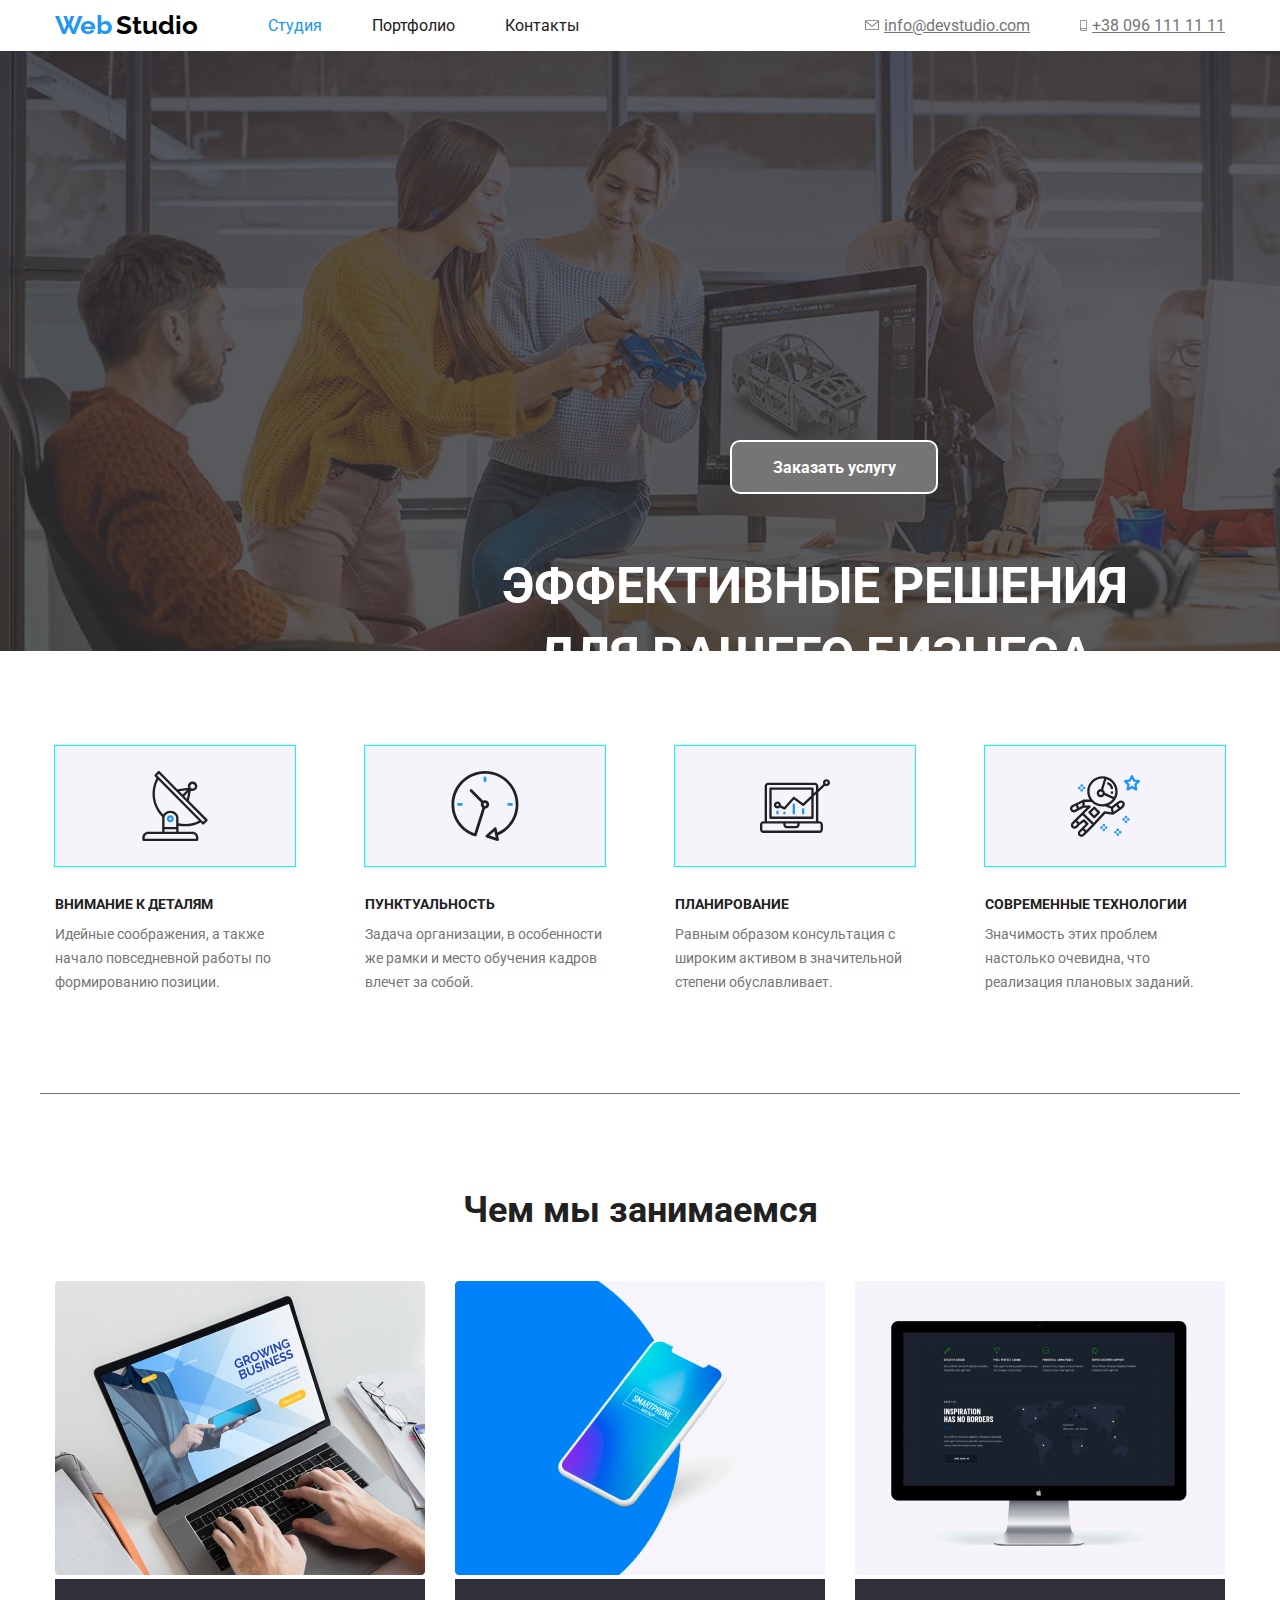
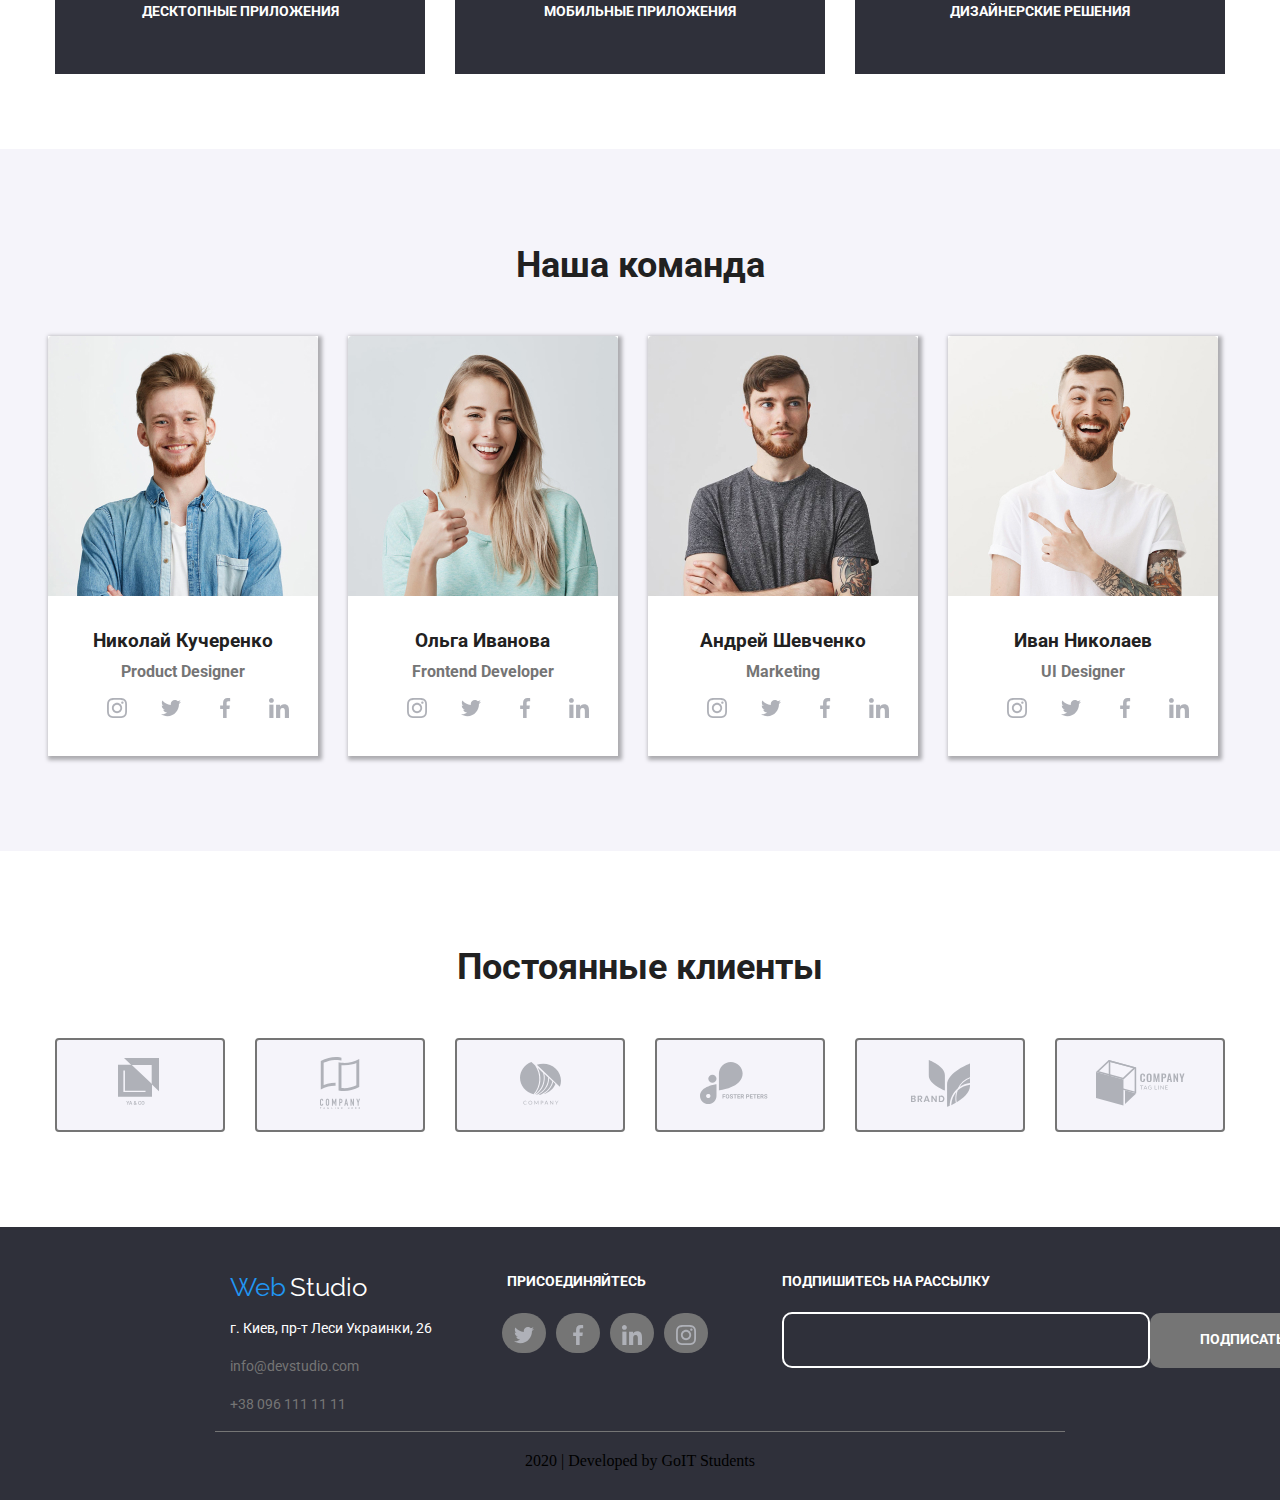
==== index.html @ b3efd9a8 "hw-04 go" ====
<!DOCTYPE html>
<html lang="ru">

<head>
  <meta charset="UTF-8" />
  <meta name="viewport" content="width=device-width, initial-scale=1.0" />
  <title>Web Studio</title>
  <link href="https://fonts.googleapis.com/css2?family=Raleway:wght@700&family=Roboto:wght@400;700;900&display=swap"
    rel="stylesheet">
  <link rel="stylesheet" href="https://github.com/sindresorhus/modern-normalize/blob/master/modern-normalize.css">
  <link rel="stylesheet" href="./css/styles.css" />
  <!-- <link rel="stylesheet" type="text/css" href="style.css"> -->

</head>

<body>
  <!-- header part -->
  <header class="side-header-conteiner">
    <nav class="site-nav-contener site-nav-content width-conteiner">
      <a href="./index.html" class="link logo-studio-up">
        <span class="web">Web</span> <span class="studio">Studio</span>
      </a>
      <ul class="list site-nav-main ">
        <li class="site-nav-item"><a href="./index.html" class="link curent">Студия</a></li>
        <li class="site-nav-item"><a href="./portfolio.html" class="link">Портфолио</a></li>
        <li class="site-nav-item"><a href="" class="link">Контакты</a></li>
      </ul>
      <!-- contacts -->
      <ul class="site-contacts">
        <li class="link-contacts">
          <a class="link-up-mail" href="mailto:info@devstudio.com">info@devstudio.com</a>
        </li>
        <li>
          <a class="link-up-phone" href="tel:380961111111">+38 096 111 11 11</a>
        </li>
      </ul>
    </nav>
  </header>
  <!-- baner  -->
  <main>
    <section class="baner">
      <h1 class="baner-text">
        ЭФФЕКТИВНЫЕ РЕШЕНИЯ ДЛЯ ВАШЕГО БИЗНЕСА
      </h1>
      <!-- <button class="baner-button">Заказать услугу</button> -->
      <p class="baner-button">Заказать услугу</p>
    </section>
    <!-- quality part -->
    <section class="quality width-conteiner">
      <ul class="quality-conteiner">
        <li class="quality-link img-antena">
          <!-- <img src="./img/antenna1.svg" alt="спуниковая антена" class="quality-img"> -->
          <h3 class="quality-text">Внимание к деталям</h3>
          <p class="quality-discription">Идейные соображения, а также начало повседневной работы по формированию
            позиции.</p>
        </li>
        <li class="quality-link img-clock">
          <!-- <img src="./img/clock1.svg" alt="часы" class="quality-img"> -->
          <h3 class="quality-text">Пунктуальность</h3>
          <p class="quality-discription">Задача организации, в особенности же рамки и место обучения кадров влечет за
            собой.</p>
        </li>
        <li class="quality-link img-diagram">
          <!-- <img src="./img/diagram1.svg" alt="диаграмма" class="quality-img"> -->
          <h3 class="quality-text">Планирование</h3>
          <p class="quality-discription">Равным образом консультация с широким активом в значительной степени
            обуславливает.</p>
        </li>
        <li class="quality-link img-astronaut">
          <!-- <img src="./img/astronaut1.svg" alt="космонавт" class="quality-img"> -->
          <h3 class="quality-text">Современные технологии</h3>
          <p class="quality-discription">Значимость этих проблем настолько очевидна, что реализация плановых заданий.
          </p>
        </li>
      </ul>
    </section>
    <!-- what are we do product-->
    <section class="product-part-conteiner width-conteiner">
      <h2 class="section-title">Чем мы занимаемся</h2>
      <ul class="product-part-list">
        <li class="product-part-link">
          <a href="" class="product-title">
            <img src="./img/d-top.jpg" alt="десктоп" width="370">
            <h3 class="product-text">Десктопные приложения</h3>
          </a>
        </li>
        <li class="product-part-link">
          <a href="" class="product-title">
            <img src="./img/smartphon.jpg" alt="смартфон" width="370">
            <h3 class="product-text">Мобильные приложения</h3>
          </a>
        </li>
        <li class="product-part-link">
          <a href="" class="product-title">
            <img src="./img/monitor.jpg" alt="монитор" width="370">
            <h3 class="product-text">Дизайнерские решения</h3>
          </a>
        </li>
      </ul>
    </section>
    <!-- our team -->

    <section class="team ">
      <h2 class="section-title-team">Наша команда</h2>
      <ul class="team-list width-conteiner">
        <li class="team-link">
          <img src="./img/img1.jpg" alt="Николай Кучеренко" width="270">
          <h3 class="title-styile">Николай Кучеренко</h3>
          <h4>Product Designer</h4>
          <ul class="list-social-network-team">
            <li class="link-social-network-team"><a href=""><img src="./img/instagram.svg" alt="instagram"></a></li>
            <li class="link-social-network-team"><a href=""><img src="./img/twitter.svg" alt="twitter"></a></li>
            <li class="link-social-network-team"><a href=""><img src="./img/facebook.svg" alt="facebook"></a></li>
            <li class="link-social-network-team"><a href=""><img src="./img/LinkedIn.svg" alt="LinkedIn"></a></li>
          </ul>
        </li>
        <li class="team-link">
          <img src="./img/img2.jpg" alt="Ольга Иванова" width="270">
          <h3 class="title-styile">Ольга Иванова</h3>
          <h4>Frontend Developer</h4>
          <ul class="list-social-network-team">
            <li class="link-social-network-team"><a href=""><img src="./img/instagram.svg" alt="instagram"></a></li>
            <li class="link-social-network-team"><a href=""><img src="./img/twitter.svg" alt="twitter"></a></li>
            <li class="link-social-network-team"><a href=""><img src="./img/facebook.svg" alt="facebook"></a></li>
            <li class="link-social-network-team"><a href=""><img src="./img/LinkedIn.svg" alt="LinkedIn"></a></li>
          </ul>
        </li>
        <li class="team-link">
          <img src="./img/img3.jpg" alt="Андрей Шевченко" width="270">
          <h3 class="title-styile">Андрей Шевченко</h3>
          <h4>Marketing</h4>
          <ul class="list-social-network-team">
            <li class="link-social-network-team"><a href=""><img src="./img/instagram.svg" alt="instagram"></a></li>
            <li class="link-social-network-team"><a href=""><img src="./img/twitter.svg" alt="twitter"></a></li>
            <li class="link-social-network-team"><a href=""><img src="./img/facebook.svg" alt="facebook"></a></li>
            <li class="link-social-network-team"><a href=""><img src="./img/LinkedIn.svg" alt="LinkedIn"></a></li>
          </ul>
        </li>
        <li class="team-link">
          <img src="./img/img4.jpg" alt="Иван Николаев" width="270">
          <h3 class="title-styile">Иван Николаев</h3>
          <h4>UI Designer</h4>
          <ul class="list-social-network-team">
            <li class="link-social-network-team"><a href=""><img src="./img/instagram.svg" alt="instagram"></a></li>
            <li class="link-social-network-team"><a href=""><img src="./img/twitter.svg" alt="twitter"></a></li>
            <li class="link-social-network-team"><a href=""><img src="./img/facebook.svg" alt="facebook"></a></li>
            <li class="link-social-network-team"><a href=""><img src="./img/LinkedIn.svg" alt="LinkedIn"></a></li>
          </ul>
        </li>
      </ul>
    </section>
    <!-- regular customers -->
    <section class="customers-conteiner width-conteiner">
      <h2 class="section-title-conteiner">Постоянные клиенты</h2>
      <ul class="list-customers">
        <li class="link-customers"><a href=""><img src="./img/logo1.svg" alt="YA and CO" class="customers-img"></a></li>
        <li class="link-customers"><a href=""><img src="./img/logo2.svg" alt="Company Tegline here"
              class="customers-img"></a></li>
        <li class="link-customers"><a href=""><img src="./img/logo3.svg" alt="Company" class="customers-img"></a></li>
        <li class="link-customers"><a href=""><img src="./img/logo4.svg" alt="FOSTER PETERS" class="customers-img"></a>
        </li>
        <li class="link-customers"><a href=""><img src="./img/logo5.svg" alt="BREND" class="customers-img"></a></li>
        <li class="link-customers"><a href=""><img src="./img/logo6.svg" alt="Company Teg line"
              class="customers-img"></a></li>
      </ul>
    </section>
  </main>
  <!-- footer part -->
  <footer>
    <div class="side-footer-conteiner width-conteiner">
      <div class="addres-conteiner">
        <a href="./index.html" class="link">
          <span class="web-down">Web</span> <span class="studio-down">Studio</span>
        </a>
        <address class="address">
          <p>г. Киев, пр-т Леси Украинки, 26</p>
          <p class="link-down">info@devstudio.com</p>
          <p class="link-down">+38 096 111 11 11</p>
        </address>
      </div>
      <div class="wellcome-to wellcome-to-conteiner">
        <b class="come-to-us">Присоединяйтесь</b>
        <ul class="list-social-network">
          <li class="social-network-item"><a href=""> <img src="./img/twitter.svg" alt="twitter"> </a></li>
          <li class="social-network-item"><a href=""> <img src="./img/facebook.svg" alt="facebook"> </a></li>
          <li class="social-network-item"><a href=""> <img src="./img/LinkedIn.svg" alt="LinkedIn"> </a></li>
          <li class="social-network-item"><a href=""> <img src="./img/instagram.svg" alt="instagram"> </a></li>
        </ul>
      </div>
      <div class="subscribe-to subscribe-to-conteiner">
        <p class="subscribe-text">Подпишитесь на рассылку</p>
        <div class="sub-zone-conteiner">
          <input class="sub-zone" type="email" name="feedback" id="@" />
          <a class="footer-button">Подписаться</a>
        </div>
      </div>
    </div>
    <p class="disigner-info">2020 | Developed by GoIT Students</p>
  </footer>
</body>

</html>
---- css/styles.css ----
/* цвет текста основной #212121; */
/* цвет текста вторичный #757575; */
/* белый #ffffff; */
/* акцент #2196F3 */
/* фон(без акцента) #F5F4FA */

/* img overlay */


:root{
 --primary-text-color:#757575;
 --title-text-color:#212121;
 --accent-text-color: #2196F3;
 --primary-white-color:#ffffff;
}

 /* html{
    box-sizing: border-box;

}
*,
*::before,
*::after {
  box-sizing: inherit;
}   */

body{ 
    background-color: #ffffff;
    margin: 0px;
    
}
header { 
    font-family: 'Roboto', sans-serif;
    background-color: #ffffff;
}
 /*доп класс для ширины контента  */
.width-conteiner{
    margin-left: auto;
    margin-right: auto;
    width: 1170px;
    padding-left: 15px;
    padding-right: 15px;
    
}


/* logo */
.web {
    color: #2196F3;
    font-family: 'Raleway', sans-serif;
    font-style: 400;
    font-weight: 700;
    font-size: 26px;
    line-height: 1.2;  

    

} 


.studio {
    font-family: 'Raleway', sans-serif;
    font-style: normal;
    font-weight: bold;
    font-size: 26px;
    line-height: 1.2;
    color: #000000;
}
.studio:hover{
    color:#2196F3 ;
}
.link-up-mail,.link-up-phone {
    display: inline-flex;
    align-items:center;
    color: #757575;
    
} 
.link-up-mail:hover,.link-up-phone:hover,
.link-up-mail:focus,.link-up-phone:focus{
    color: #2196F3;
}
 .link {
    color: var(--title-text-color);
    text-decoration: none;
}


.link:hover,
.link:focus{
    color: #2196F3;
}
.list .curent{
    color: var(--accent-text-color);
}

    
    
/* menu  */
main {
    background-color: #ffffff;
    font-family: 'Roboto',sans-serif;  
}

   
.baner-text{
    font-size: 50px;
    line-height: 1.4;
    text-align: center;
    position: absolute;
    width: 690px;
    height: 120px;
    margin-left: 450px;
    margin-top: 200px;
    margin-bottom: 0px;
    padding-left: 20px;
    padding-right: 20px;
    color: var(--primary-white-color);
}

.baner-button{ 


    font-family: Roboto;
    font-style: normal;
    font-weight: bold;
    font-size: 16px;
    line-height: 2;

    display: flex;
    position: absolute;
    justify-content: center;
    width: 140px;
    height: 30px;
    left: 0px;
    top: 0px;
    margin-left: 730px;
    margin-top:440px ;
    margin-bottom: 0px;
    padding-top: 10px;
    padding-bottom: 10px;
    padding-left: 32px;
    padding-right: 32px;
    border: 2px solid #ffffff; 
    color: var(--primary-white-color);
    background-color: var(--primary-text-color);
    border-radius: 10px;

   

    /* color: var(--primary-white-color);
    background-color: var(--accent-text-color);
    position: absolute;
    font-family: inherit;
    width: 200px;
    height: 50px;
    left: 700px;
    top: 530px;
    border: 2px solid #ffffff; 
    padding-top: 10px;
    padding-bottom: 10px;
    padding-left: 32px;
    padding-right: 32px;
    font-size: 16px;
    line-height: 1.4;
    font-family: Roboto; */
}
.baner-button:hover,
.baner-button:focus{
    background-color:var(--accent-text-color);
}
/* quality part */
/* .quality{
   height: 270px;
} */
.quality-text{
    font-family: 'Roboto';
    font-size: 14px;
    line-height: 1.2;
    text-transform: uppercase;
    color: var(--title-text-color);
    margin-top: 30px;
    margin-bottom: 0px;
}
.quality-discription{
    height: 75px;
    width: 240px;
    font-family: Roboto;
    font-size: 14px;
    line-height: 1.71;
    color: #757575;
    margin-top: 10px;
    margin-bottom: 0px;
    
}

 

/* what are we do */
/* li out dot */
ul{
    list-style: none;
}
/* h1 in portfolio */
.ghost{
    display: none
}

/* what are we do product */

/* h2 neme of section */
.section-title,
.section-title-conteiner {
    color: var(--title-text-color);
    font-family: Roboto;
    font-size: 36px;
    line-height: 1.17;
    
    text-align: center;
    margin-bottom: 0px;
    margin-top: 0;

}


/* .product-title .product-text:hover,
.product-title .product-text:focus{
    
} */
.product-text{
    background-color: #2F303A;
    color: var(--primary-white-color);
    width:370px;
    height: 70px;
    font-size: 14px;
    line-height: 1.14;
    text-transform: uppercase;
    text-align: center;
    margin-top: 0px;
    margin-bottom: 0px;
    padding-top: 25px;
    padding-bottom: auto;
    
}
/* our team */
.team{
    background-color: #F5F4FA;
    padding-top: 95px;
    padding-bottom: 95px;
    /* width: 1600;  
    margin-left: auto;
    margin-right: auto;
    padding-left: 15px;
    padding-right: 15px; */

}
.title-styile{
    color: var(--title-text-color);
    margin-top: 30px;
    margin-bottom: 0px;
    
    text-align: center;

}
h4 {
    color: var(--primary-text-color);
    margin-top: 10px;
    margin-bottom: 0px;

    text-align: center;
}
.link-social-network-team{
    background-color:#ffffff;
   
    width: 44px;
    height: 40px;
    
    border-radius: 20px; 
    margin-left: 10px;
    margin-top: 5px;

    /* border: 2px solid aqua; */
}
.link-social-network-team:hover,
.link-social-network-team:focus{
    background-color:var(--accent-text-color);

}
/* .sosial-net{
    color: var(--primary-text-color);
}
.sosial-net:hover,
.sosial-net:focus{
color:var(--accent-text-color) 
} */

/* footer */
footer{
    background-color: #2F303A;
    /* width: 1170px; */
    /* height: 250px; */

    padding-left:215px;
    padding-top: 45px;
    padding-right: 215px;
    padding-bottom: 30px;
}


.web-down{
    font-family: Raleway;
    font-size: 26px;
    line-height: 1.2;
    color: #2196F3;
}
.studio-down{
    font-family: Raleway;
    font-size: 26px;
    line-height: 1.2;
    color: #FFFFFF;
}

.address{
    font-family: Roboto;
    font-style: normal;
    font-weight: normal;
    font-size: 14px;
    line-height: 1.7;
    color: #FFFFFF;

    
}
.link-down{
    color: #757575;
}
.come-to-us{
    font-family: Roboto;
    font-style: normal;
    font-weight: bold;
    font-size: 14px;
    line-height:1.42 ;
    text-transform: uppercase;
    color: #FFFFFF;

}
.subscribe-to{
    font-family: Roboto;
    font-style: normal;
    font-weight: bold;
    font-size: 14px;
    line-height:1.42 ;
    text-transform: uppercase;
    color: #FFFFFF;
}
.subscribe-text{
    margin-top: 0px;
    margin-bottom: 20px;
}
.sub-zone{
    width: 360px;
    height: 50px;
    border: 2px solid #FFFFFF;
    background-color:  #2F303A;
    border-radius: 10px; 
}
.footer-button{ 
    display: inline-flex;
    align-items:center;

    color: var(--primary-white-color);
    background-color: var(--primary-text-color);
    font-family: inherit;
    padding-left: 50px;
    width: 200px;
    height: 55px;
    border-radius: 10px; 
    /* padding-left: 30px; */
    margin: 0px;    
}
.footer-button:hover,
.footer-button:focus{
     background-color: var(--accent-text-color);
}

.footer-button::after{
    content:"";
    
    width:24px;
    height:24px;
    margin-left:20px;
    background-image:url(../img/footer-airplain.svg);
    background-size: contain;
    
}

/* PORTFLIO PAGE */
/* main */

/* цвет фона заставки 2196F3 */
.button-menu{ 
    color: var(--title-text-color);
    background-color:#F5F4FA;
    font-family: inherit;
    width: 145px;
    height: 40px;
    border-radius: 10px; 
    margin-left: 0px;
    border: 2px solid #FFFFFF
}
.button-menu:hover,
.button-menu:focus{
    background-color: var(--accent-text-color);

}
.portfolio-title{
    font-family: Roboto;
    font-style: normal;
    font-weight: bold;
    font-size: 18px;
    line-height: 2.0;

    padding-left: 10px;
}
.portfolio-text{
    font-family: Roboto;
    font-size: 18px;
    line-height: 1.56;
    text-indent: 20px;

    color: #ffffff00;
    background: rgba(33, 149, 243, 0);
    width: 310px;
    height: 264px;
    left: 215px;
    top: 262px;
    padding-right: 30px;
    padding-left: 30px;
    padding-top: 30px;

}
.portfolio-link{
    font-family: Roboto;
    font-size: 16px;
    line-height: 1.87;
    color: #757575;

    padding-left: 10px;
}

/* РАСПОЛОЖЕНИЕ НА СТРАНИЦЕ */
/* heder */
/* .side-header-conteiner{
    width:1170px;
    padding-left: 215px;
    padding-right:215px; 
    
}*/

.site-nav-content,  
.site-nav-main, 
.site-contacts {
    display: flex;
    
} 
.site-nav-item:not(:last-child){
    margin-right: 50px;
}

.link-contacts{
    margin-right: 50px;
}

.site-nav-item
.site-contacts{
    line-height: 80px;
     
}

.site-nav-content {
    align-items: center;
}

.site-nav-main {
    margin-left: 70px;
    padding-left: 0;
    
}

.site-contacts{
    margin-left: auto;
    padding-left: 0px;
    
}

/* mein */
/* baner */
/* quality part */
.quality{ 
    padding-top: 95px;
    padding-bottom: 95px;
    border-bottom: 1px solid var(--primary-text-color);
}
.quality-conteiner{
    margin-bottom: 0px;
    margin-top: 0;
    padding-left: 0;

    display: flex;
    justify-content: space-between;
}
.baner-button

.quality-link{
    
    /* background-color:#F5F4FA; */
    width: 270px;
    margin-left: 10px;
    /* border: 2px solid var(--primary-white-color); */

}
.quality-link::before{
    display: block;
    content: "";
    height: 120px;
    outline: 1px solid aqua;
    
    background-size: 70px;
    background-repeat: no-repeat;
    background-position: center;
    background-color:#F5F4FA ;

}

.img-antena::before{
    background-image: url(../img/antenna1.svg);
}
.img-clock::before{
    background-image: url(../img/clock1.svg);
}
.img-diagram::before{
    background-image: url(../img/diagram1.svg);
}
.img-astronaut::before{
    background-image: url(../img/astronaut1.svg);
}
.quality-link:hover,
.quality-link:focus{
    background-color:#F5F4FA;
    border-color:var(--primary-text-color);
}

/* .quality-img{
    margin-top: 25px;
    margin-left: 100px;
    margin-bottom: 25px;
}  */

/* product part */
/* .product-part-conteiner{
     height: 580px; 
     border-bottom: 95px; 
} */
.product-part-conteiner{
  padding-top: 95px;
  padding-bottom: 75px;   
}

.section-title-team{
    text-align: center;
    margin-bottom: 0px;
    margin-top: 0;
    
    color: var(--title-text-color);
    font-family: Roboto;
    font-size: 36px;
    line-height: 1.17;
}
.product-part-list{
    display: flex;
    
    margin-top: 50px;
    margin-bottom: 0px;
    padding-left: 0;
    
    justify-content: space-between;
}

/* team-part */

.list-social-network-team{
    display: flex;
    justify-content: center;
}

.team-list{
    margin-top: 50px;
    margin-bottom: 0;
    padding-left: 0px;
    display: flex;
    justify-content: space-between;
}

.team-link{
    width: 270px; 
    height: 420px;
    background-color: #ffffff; 
    box-shadow: 2px 2px 4px 2px rgba(0, 0, 0, 0.3);    
}
.list-social-network-team{
    padding-left: 20px; 
    margin-top: 0px;
    
}

/* customers */
.list-customers{
    display: flex;
    margin-top: 0px;
    margin-bottom: 0px;
    padding-left: 0px;
    
}   
.link-customers{
    
    background-color:#F5F4FA;
    width: 170px;
    height: 90px;
    border-radius: 4px; 
    border: 2px solid var(--primary-text-color);
    margin-top: 50px;
    
    display:flex;
    align-items: center;
    justify-content: center;
}
.link-customers:not(:last-child){
    margin-right: 30px;
}

.customers-conteiner{
    padding-top: 95px;
    padding-bottom: 95px;  
}

.customers-img{
    margin-left: auto;
    margin-right: auto;
    margin-top: auto;
    margin-bottom: auto; 
}
.link-customers:hover,
.link-customers:focus{
    border-color:var(--accent-text-color);
}

/* footer */ 

.side-footer-conteiner,
.list-social-network,
.sub-zone-conteiner{
    display: flex;
    justify-content: space-between;
}
.addres-conteiner{
    margin-top: 0;
    margin-bottom: 0;
}
.wellcome-to-conteiner{
    margin-left: auto;
    
}
.list-social-network{
    padding-left: 0px;
    margin-left: -15px;
}
.social-network-item{
    background-color:var(--primary-text-color);
   
    width: 44px;
    height: 40px;
    
    border-radius: 20px; 
    margin-left: 10px;
    margin-top: 5px;
}
.social-network-item:hover,
.social-network-item:focus{
    background-color: var(--accent-text-color);

}

.subscribe-to-conteiner{
    margin-left: auto;
    
}  
.side-footer-conteiner{
    align-items: top;
    
}
.sub-zone-conteiner{
    align-items: center;
}
.disigner-info{
    text-align: center; 
    margin-top: 0;
    margin-bottom: 0;
    padding-top: 20px;

    border-top: 1px solid var(--primary-text-color);
} 

/* PORTFOLIO */
.portfolio-main {
    padding-top: 95px; 

}
.buton-conteiner{ 
    margin-left: auto;
    margin-right: auto;
    width: 610px;
    padding-left: 280px;
    padding-right: 280px; 
    
} 
.list-button-menu{
    display: flex;
    
    margin-right: 0px;
    margin-left: 0;
    margin-bottom: 0px;
    margin-top: 0;
    padding-left: 0;
    padding-right: 0;
    justify-content:space-between;
    
}
/* .link-buton-menu{
    box-shadow: 1px 1px 1px 1px rgba(0, 0, 0, 0.3);
} */

/* Porfolio-zone */

.portfolio-conteiner{

    padding-top: 50px;
    padding-bottom: 60px;
}
    
.portfolio-list{
    display: flex;
    flex-wrap: wrap;
    margin-top: 0px;
    margin-bottom: 0px;
    padding: 0px;
    
    justify-content: space-between
}

.portfolio-item{
    width: 370px;
    height: 405px;
    
    margin-bottom: 30px;
    background-color: var(--primary-white-color);
    border: 1px solid #EEEEEE;

    box-shadow: 0px 3px 2px 0px rgba(0, 0, 0, 0.4),
    0px 1px 1px 0px rgba(0, 0, 0, 0.14), 0px 1px 3px 0px rgba(0, 0, 0, 0.12);
}

.portfolio-item:nth-child(3n){
    margin-right: 0px;
}

/* .portfolio-item:last-child{
    margin-bottom: 90px;
} */
.portfolio-text:nth-child(3n){
    margin-right: 0px;
}    
.portfolio-text-conteiner{

    display: flex;
    flex-wrap: wrap;
    position: absolute;
    margin-top: -388px;
   
}
.product-title{
    text-decoration: none;
}
.portfolio-text:hover,
.portfolio-text:focus{
    color: var(--primary-white-color);
    background: rgb(33, 150, 243, 0.5);
}

/* установка иконок и background-img */

.baner{ 
    height:600px; 
    max-width: 1600px;
    margin-right: auto;
    margin-left: auto; 
    background-image: linear-gradient(rgba(47, 48, 58, 0.8), rgba(47, 48, 49, 0.8)),
    url(../img/bg-img.jpg);
    /* background-image: linear-gradient(rgba(54, 54, 51, 0.9),
     rgba(33, 150, 243, 0.7)), */
    align-content: center;
    justify-content: center;
}
.link-up-mail::before{
    content:"";
    width:14px;
    height:11px;
    margin-right: 5px;
    background-image: url(../img/top-line-bg.svg);
    background-size: contain;
}
.link-up-phone::before{
    content:"";
    width:7px;
    height:11px;
    margin-right: 5px;
    background-image: url(../img/smartphone.svg);
    background-size: contain;
}
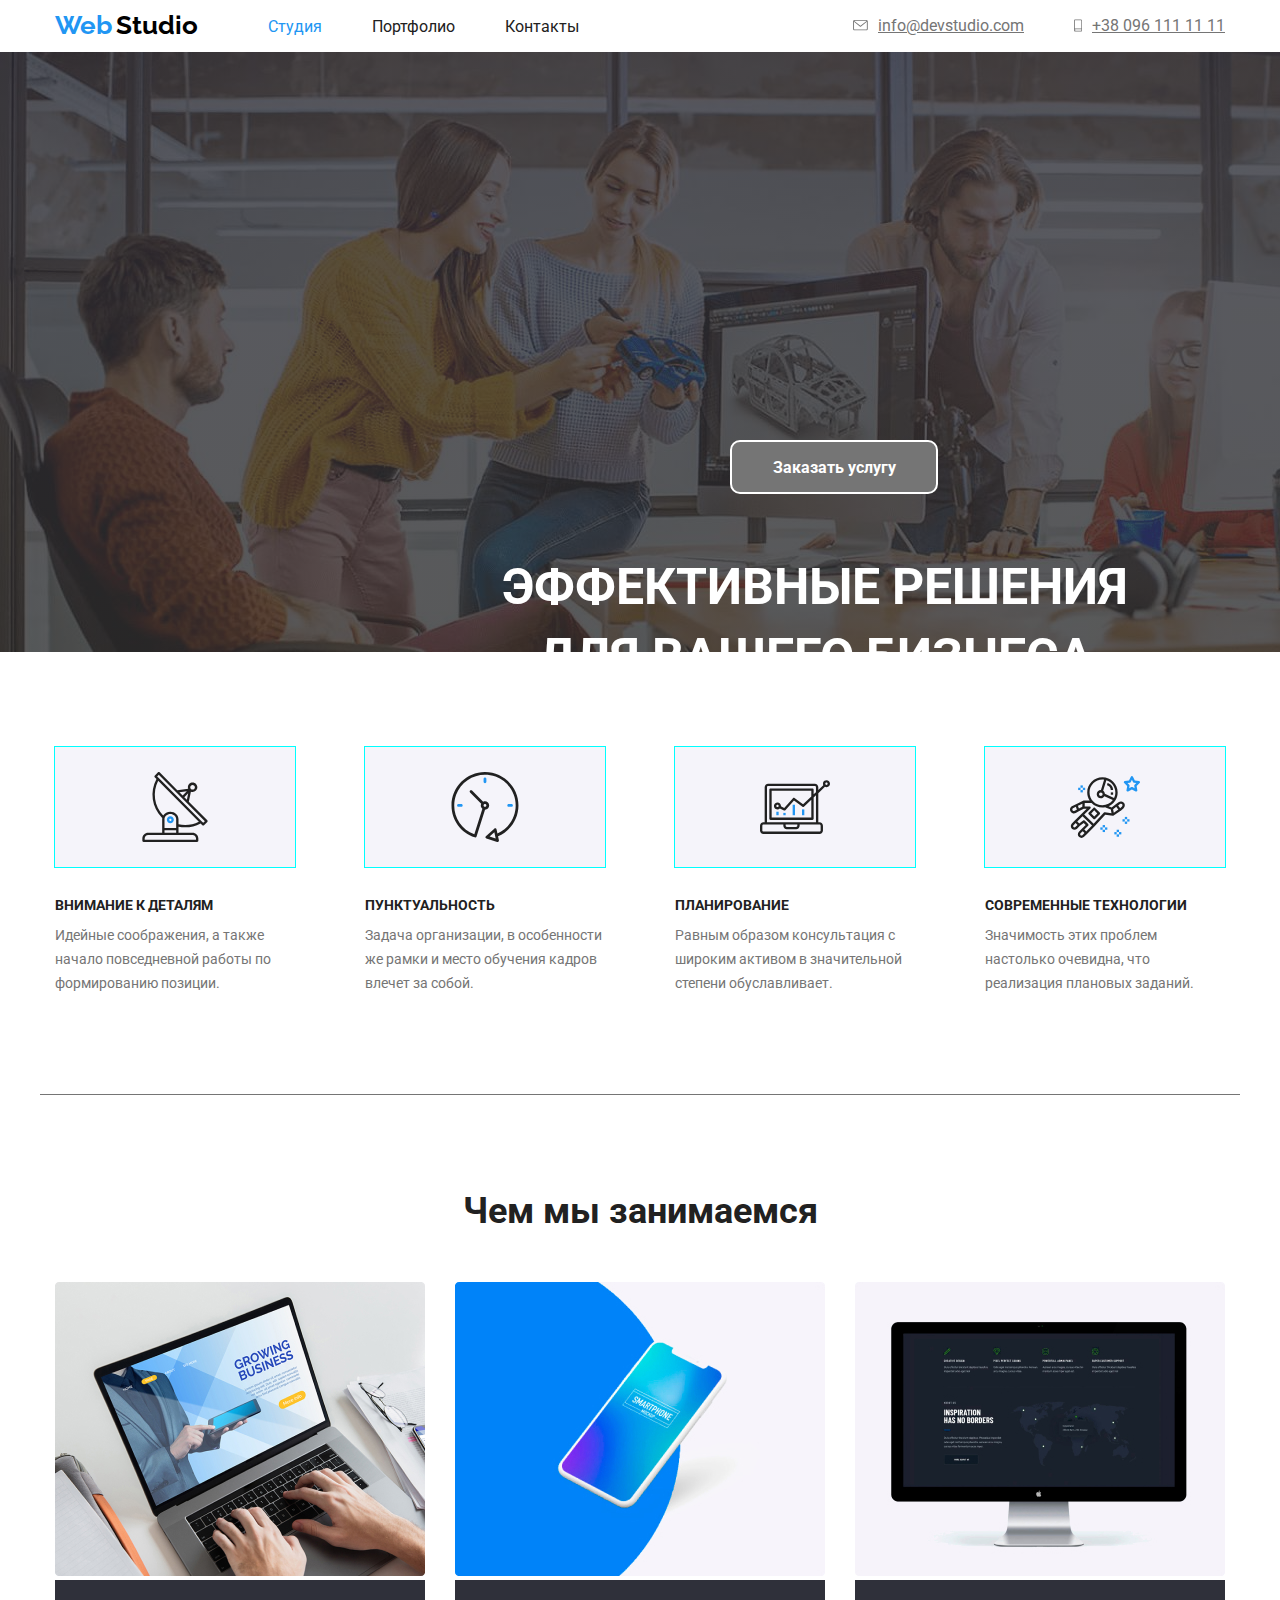
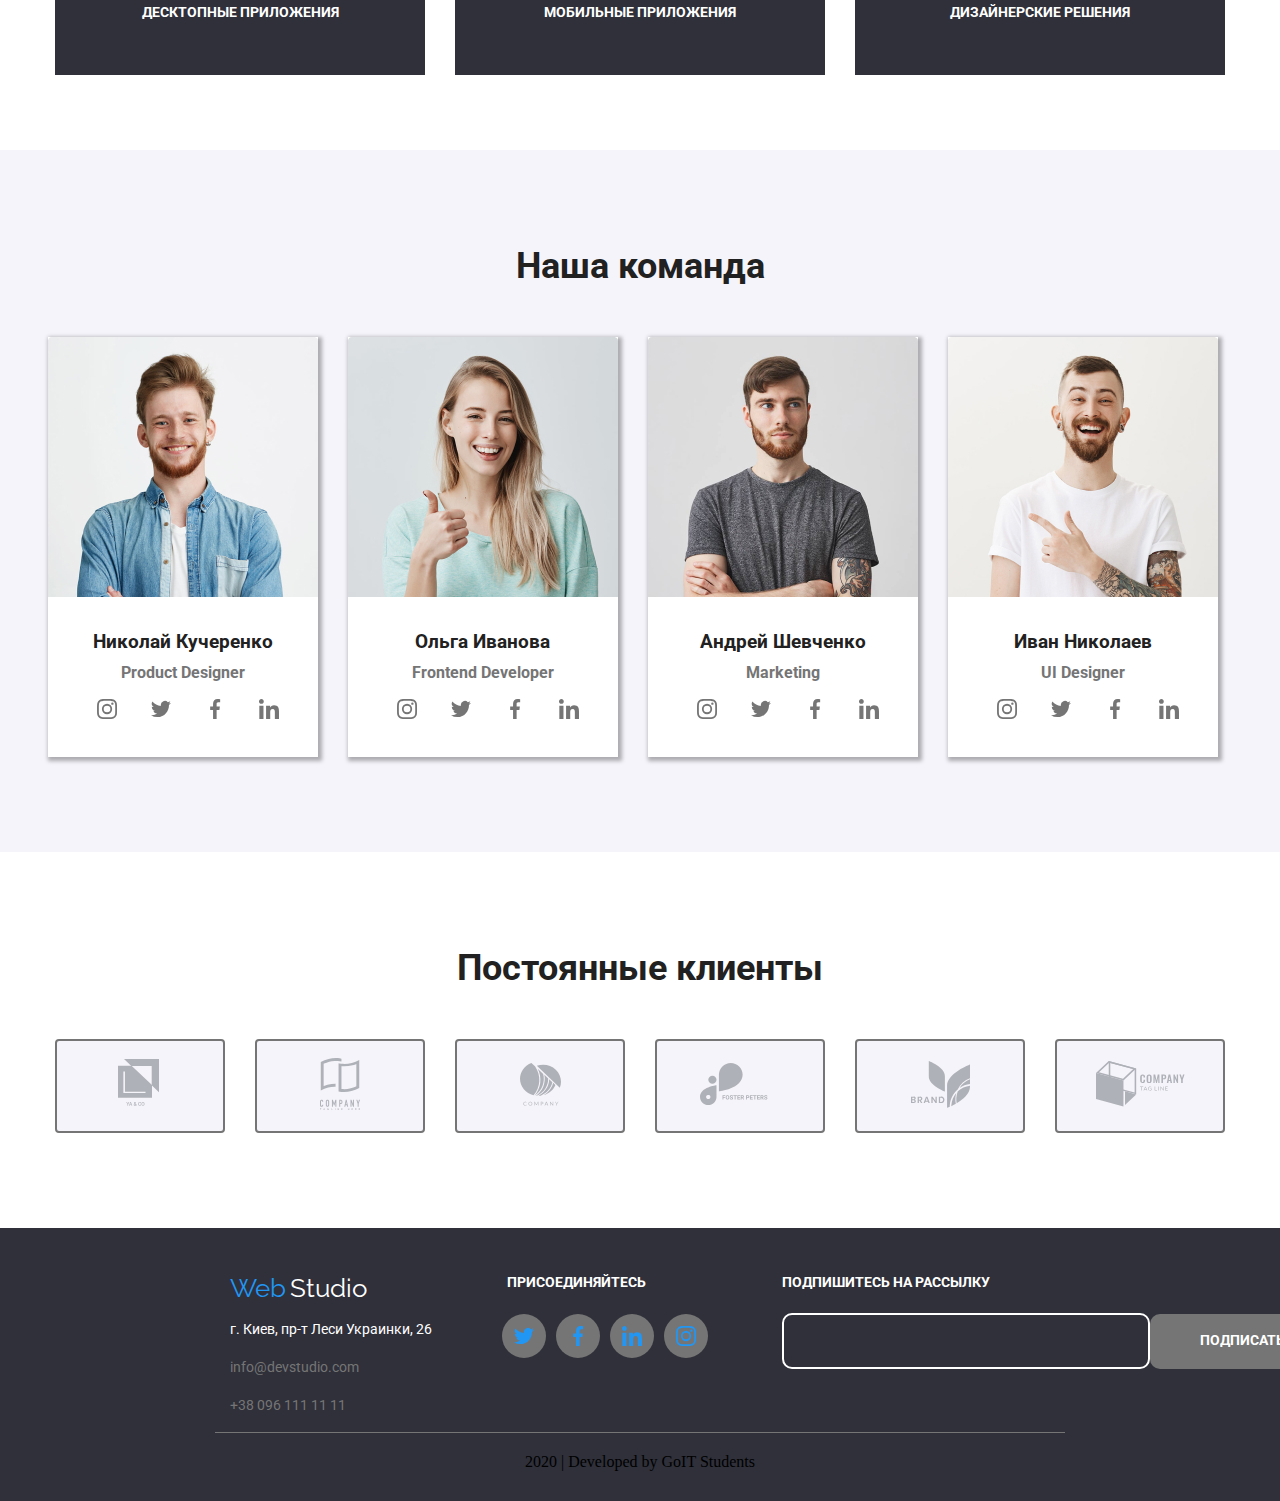
==== commit 1fdd9679: "Изменения в декоративных элементах" ====
--- a/index.html
+++ b/index.html
@@ -28,10 +28,18 @@
       <!-- contacts -->
       <ul class="site-contacts">
         <li class="link-contacts">
-          <a class="link-up-mail" href="mailto:info@devstudio.com">info@devstudio.com</a>
+          <a class="link-up-mail" href="mailto:info@devstudio.com">
+            <svg class="icon-up-leter">
+              <use href="./img/symbol-defs.svg#icon-leter-1">leter</use>
+            </svg>info@devstudio.com
+          </a>
         </li>
         <li>
-          <a class="link-up-phone" href="tel:380961111111">+38 096 111 11 11</a>
+          <a class="link-up-phone" href="tel:380961111111">
+            <svg class="icon-up-smartphon">
+              <use href="./img/symbol-defs.svg#icon-smartphone-1"></use>
+            </svg>+38 096 111 11 11
+          </a>
         </li>
       </ul>
     </nav>
@@ -108,10 +116,34 @@
           <h3 class="title-styile">Николай Кучеренко</h3>
           <h4>Product Designer</h4>
           <ul class="list-social-network-team">
-            <li class="link-social-network-team"><a href=""><img src="./img/instagram.svg" alt="instagram"></a></li>
-            <li class="link-social-network-team"><a href=""><img src="./img/twitter.svg" alt="twitter"></a></li>
-            <li class="link-social-network-team"><a href=""><img src="./img/facebook.svg" alt="facebook"></a></li>
-            <li class="link-social-network-team"><a href=""><img src="./img/LinkedIn.svg" alt="LinkedIn"></a></li>
+            <li class="link-social-network-team">
+              <a href="" alt="instagram">
+                <svg class="team-icon">
+                  <use href="./img/symbol-defs.svg#icon-instagram">instagram</use>
+                </svg>
+              </a>
+            </li>
+            <li class="link-social-network-team">
+              <a href="" alt="twitter">
+                <svg class="team-icon">
+                  <use href="./img/symbol-defs.svg#icon-twitter">twitter</use>
+                </svg>
+              </a>
+            </li>
+            <li class="link-social-network-team">
+              <a href="" alt="facebook">
+                <svg class="team-icon">
+                  <use href="./img/symbol-defs.svg#icon-facebook">facebook</use>
+                </svg>
+              </a>
+            </li>
+            <li class="link-social-network-team">
+              <a href="" alt="LinkedIn">
+                <svg class="team-icon">
+                  <use href="./img/symbol-defs.svg#icon-LinkedIn">LinkedIn</use>
+                </svg>
+              </a>
+            </li>
           </ul>
         </li>
         <li class="team-link">
@@ -119,10 +151,34 @@
           <h3 class="title-styile">Ольга Иванова</h3>
           <h4>Frontend Developer</h4>
           <ul class="list-social-network-team">
-            <li class="link-social-network-team"><a href=""><img src="./img/instagram.svg" alt="instagram"></a></li>
-            <li class="link-social-network-team"><a href=""><img src="./img/twitter.svg" alt="twitter"></a></li>
-            <li class="link-social-network-team"><a href=""><img src="./img/facebook.svg" alt="facebook"></a></li>
-            <li class="link-social-network-team"><a href=""><img src="./img/LinkedIn.svg" alt="LinkedIn"></a></li>
+            <li class="link-social-network-team">
+              <a href="" alt="instagram">
+                <svg class="team-icon">
+                  <use href="./img/symbol-defs.svg#icon-instagram">instagram</use>
+                </svg>
+              </a>
+            </li>
+            <li class="link-social-network-team">
+              <a href="" alt="twitter">
+                <svg class="team-icon">
+                  <use href="./img/symbol-defs.svg#icon-twitter">twitter</use>
+                </svg>
+              </a>
+            </li>
+            <li class="link-social-network-team">
+              <a href="" alt="facebook">
+                <svg class="team-icon">
+                  <use href="./img/symbol-defs.svg#icon-facebook">facebook</use>
+                </svg>
+              </a>
+            </li>
+            <li class="link-social-network-team">
+              <a href="" alt="LinkedIn">
+                <svg class="team-icon">
+                  <use href="./img/symbol-defs.svg#icon-LinkedIn">LinkedIn</use>
+                </svg>
+              </a>
+            </li>
           </ul>
         </li>
         <li class="team-link">
@@ -130,10 +186,34 @@
           <h3 class="title-styile">Андрей Шевченко</h3>
           <h4>Marketing</h4>
           <ul class="list-social-network-team">
-            <li class="link-social-network-team"><a href=""><img src="./img/instagram.svg" alt="instagram"></a></li>
-            <li class="link-social-network-team"><a href=""><img src="./img/twitter.svg" alt="twitter"></a></li>
-            <li class="link-social-network-team"><a href=""><img src="./img/facebook.svg" alt="facebook"></a></li>
-            <li class="link-social-network-team"><a href=""><img src="./img/LinkedIn.svg" alt="LinkedIn"></a></li>
+            <li class="link-social-network-team">
+              <a href="" alt="instagram">
+                <svg class="team-icon">
+                  <use href="./img/symbol-defs.svg#icon-instagram">instagram</use>
+                </svg>
+              </a>
+            </li>
+            <li class="link-social-network-team">
+              <a href="" alt="twitter">
+                <svg class="team-icon">
+                  <use href="./img/symbol-defs.svg#icon-twitter">twitter</use>
+                </svg>
+              </a>
+            </li>
+            <li class="link-social-network-team">
+              <a href="" alt="facebook">
+                <svg class="team-icon">
+                  <use href="./img/symbol-defs.svg#icon-facebook">facebook</use>
+                </svg>
+              </a>
+            </li>
+            <li class="link-social-network-team">
+              <a href="" alt="LinkedIn">
+                <svg class="team-icon">
+                  <use href="./img/symbol-defs.svg#icon-LinkedIn">LinkedIn</use>
+                </svg>
+              </a>
+            </li>
           </ul>
         </li>
         <li class="team-link">
@@ -141,10 +221,34 @@
           <h3 class="title-styile">Иван Николаев</h3>
           <h4>UI Designer</h4>
           <ul class="list-social-network-team">
-            <li class="link-social-network-team"><a href=""><img src="./img/instagram.svg" alt="instagram"></a></li>
-            <li class="link-social-network-team"><a href=""><img src="./img/twitter.svg" alt="twitter"></a></li>
-            <li class="link-social-network-team"><a href=""><img src="./img/facebook.svg" alt="facebook"></a></li>
-            <li class="link-social-network-team"><a href=""><img src="./img/LinkedIn.svg" alt="LinkedIn"></a></li>
+            <li class="link-social-network-team">
+              <a href="" alt="instagram">
+                <svg class="team-icon">
+                  <use href="./img/symbol-defs.svg#icon-instagram">instagram</use>
+                </svg>
+              </a>
+            </li>
+            <li class="link-social-network-team">
+              <a href="" alt="twitter">
+                <svg class="team-icon">
+                  <use href="./img/symbol-defs.svg#icon-twitter">twitter</use>
+                </svg>
+              </a>
+            </li>
+            <li class="link-social-network-team">
+              <a href="" alt="facebook">
+                <svg class="team-icon">
+                  <use href="./img/symbol-defs.svg#icon-facebook">facebook</use>
+                </svg>
+              </a>
+            </li>
+            <li class="link-social-network-team">
+              <a href="" alt="LinkedIn">
+                <svg class="team-icon">
+                  <use href="./img/symbol-defs.svg#icon-LinkedIn">LinkedIn</use>
+                </svg>
+              </a>
+            </li>
           </ul>
         </li>
       </ul>
@@ -181,10 +285,34 @@
       <div class="wellcome-to wellcome-to-conteiner">
         <b class="come-to-us">Присоединяйтесь</b>
         <ul class="list-social-network">
-          <li class="social-network-item"><a href=""> <img src="./img/twitter.svg" alt="twitter"> </a></li>
-          <li class="social-network-item"><a href=""> <img src="./img/facebook.svg" alt="facebook"> </a></li>
-          <li class="social-network-item"><a href=""> <img src="./img/LinkedIn.svg" alt="LinkedIn"> </a></li>
-          <li class="social-network-item"><a href=""> <img src="./img/instagram.svg" alt="instagram"> </a></li>
+          <li class="social-network-item">
+            <a href="" alt="twitter">
+              <svg class="icon-social-network">
+                <use href="./img/symbol-defs.svg#icon-twitter">twitter</use>
+              </svg>
+            </a>
+          </li>
+          <li class="social-network-item">
+            <a href="" alt="facebook">
+              <svg class="icon-social-network">
+                <use href="./img/symbol-defs.svg#icon-facebook">facebook</use>
+              </svg>
+            </a>
+          </li>
+          <li class="social-network-item">
+            <a href="" alt="LinkedIn">
+              <svg class="icon-social-network">
+                <use href="./img/symbol-defs.svg#icon-LinkedIn">LinkedIn</use>
+              </svg>
+            </a>
+          </li>
+          <li class="social-network-item">
+            <a href="" alt="instagram">
+              <svg class="icon-social-network">
+                <use href="./img/symbol-defs.svg#icon-instagram">instagram</use>
+              </svg>
+            </a>
+          </li>
         </ul>
       </div>
       <div class="subscribe-to subscribe-to-conteiner">
--- a/css/styles.css
+++ b/css/styles.css
@@ -273,9 +273,9 @@
     background-color:#ffffff;
    
     width: 44px;
-    height: 40px;
-    
-    border-radius: 20px; 
+    height: 44px;
+    
+    border-radius: 50%; 
     margin-left: 10px;
     margin-top: 5px;
 
@@ -607,8 +607,8 @@
     box-shadow: 2px 2px 4px 2px rgba(0, 0, 0, 0.3);    
 }
 .list-social-network-team{
-    padding-left: 20px; 
-    margin-top: 0px;
+    padding-left: 0px; 
+    margin: 0px;
     
 }
 
@@ -677,9 +677,9 @@
     background-color:var(--primary-text-color);
    
     width: 44px;
-    height: 40px;
-    
-    border-radius: 20px; 
+    height: 44px;
+    
+    border-radius: 50%; 
     margin-left: 10px;
     margin-top: 5px;
 }
@@ -763,7 +763,8 @@
     margin-bottom: 30px;
     background-color: var(--primary-white-color);
     border: 1px solid #EEEEEE;
-
+}
+.portfolio-item:hover {
     box-shadow: 0px 3px 2px 0px rgba(0, 0, 0, 0.4),
     0px 1px 1px 0px rgba(0, 0, 0, 0.14), 0px 1px 3px 0px rgba(0, 0, 0, 0.12);
 }
@@ -809,14 +810,21 @@
     align-content: center;
     justify-content: center;
 }
-.link-up-mail::before{
+/* .leter{
+    width: 14px;
+    height: 11px;
+
+} */
+
+/* ВНИМАНИЕ! */
+ /* .link-up-mail::before{
     content:"";
     width:14px;
     height:11px;
     margin-right: 5px;
     background-image: url(../img/top-line-bg.svg);
     background-size: contain;
-}
+}  
 .link-up-phone::before{
     content:"";
     width:7px;
@@ -824,4 +832,55 @@
     margin-right: 5px;
     background-image: url(../img/smartphone.svg);
     background-size: contain;
-}
+}*/
+/* Работа со спрайтом (обязательная установка live server) */
+.icon-up-leter{
+    width:15px;
+    height:11px;
+    margin-right: 10px;
+    fill:#757575;
+    
+}
+.icon-up-leter:hover{
+    fill: var(--accent-text-color)
+}
+.icon-up-smartphon{
+    width:8px;
+    height:13px;
+    margin-right: 10px;
+    fill:#757575;   
+}
+.icon-up-smartphon:hover{
+    fill: var(--accent-text-color)
+}
+/* footer */
+/* .social-network-item{
+ fill:var(--accent-text-color);
+} */
+/* .icon-twitter,
+.icon-facebook,
+.icon-LinkedIn,
+.icon-instagram*/
+
+.icon-social-network{ 
+    
+    width:44px;
+    height:44px;
+    align-items: center;
+    justify-content: center;
+    fill:var(--accent-text-color);
+}
+.icon-social-network:hover{
+    fill: var(--primary-white-color)
+}
+/*our team*/
+.team-icon{
+    width:44px;
+    height:44px;
+    align-items: center;
+    justify-content: center;
+    fill:var(--primary-text-color);
+}
+.team-icon:hover{
+    fill: var(--primary-white-color)
+}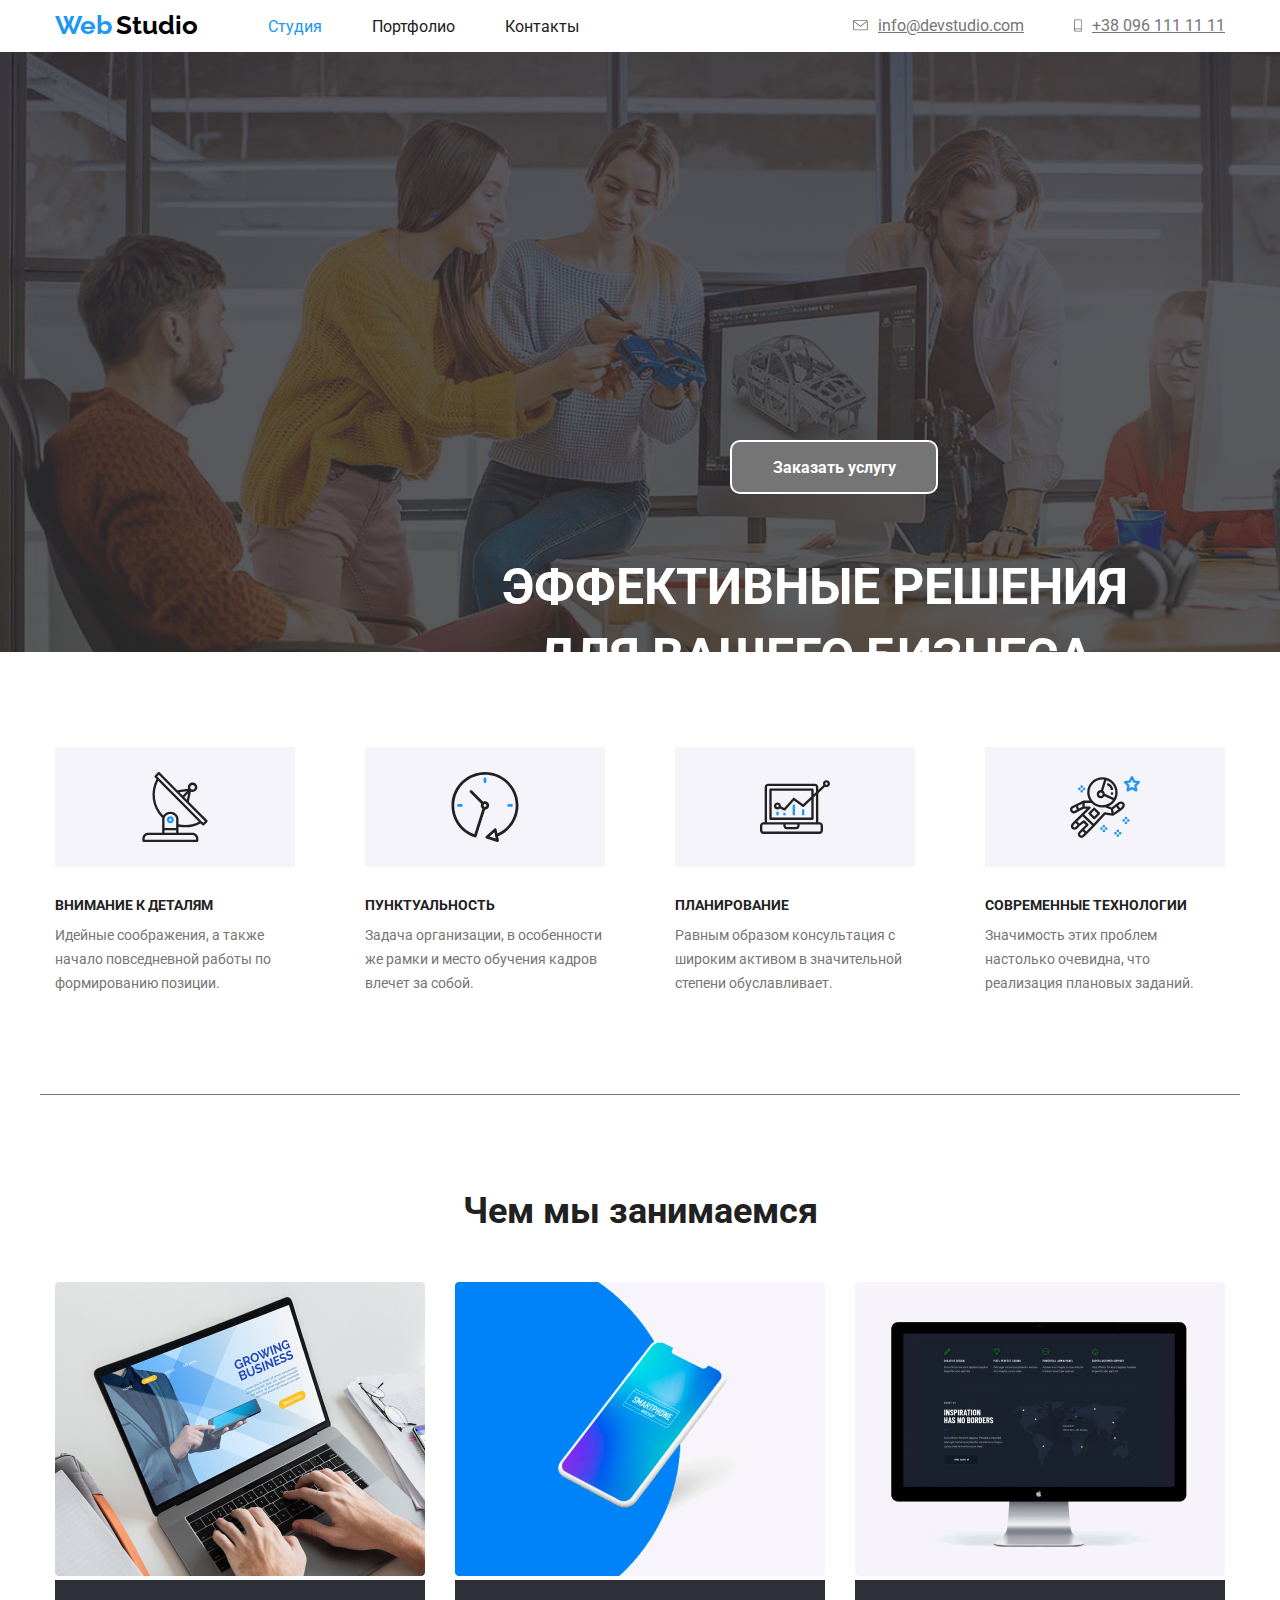
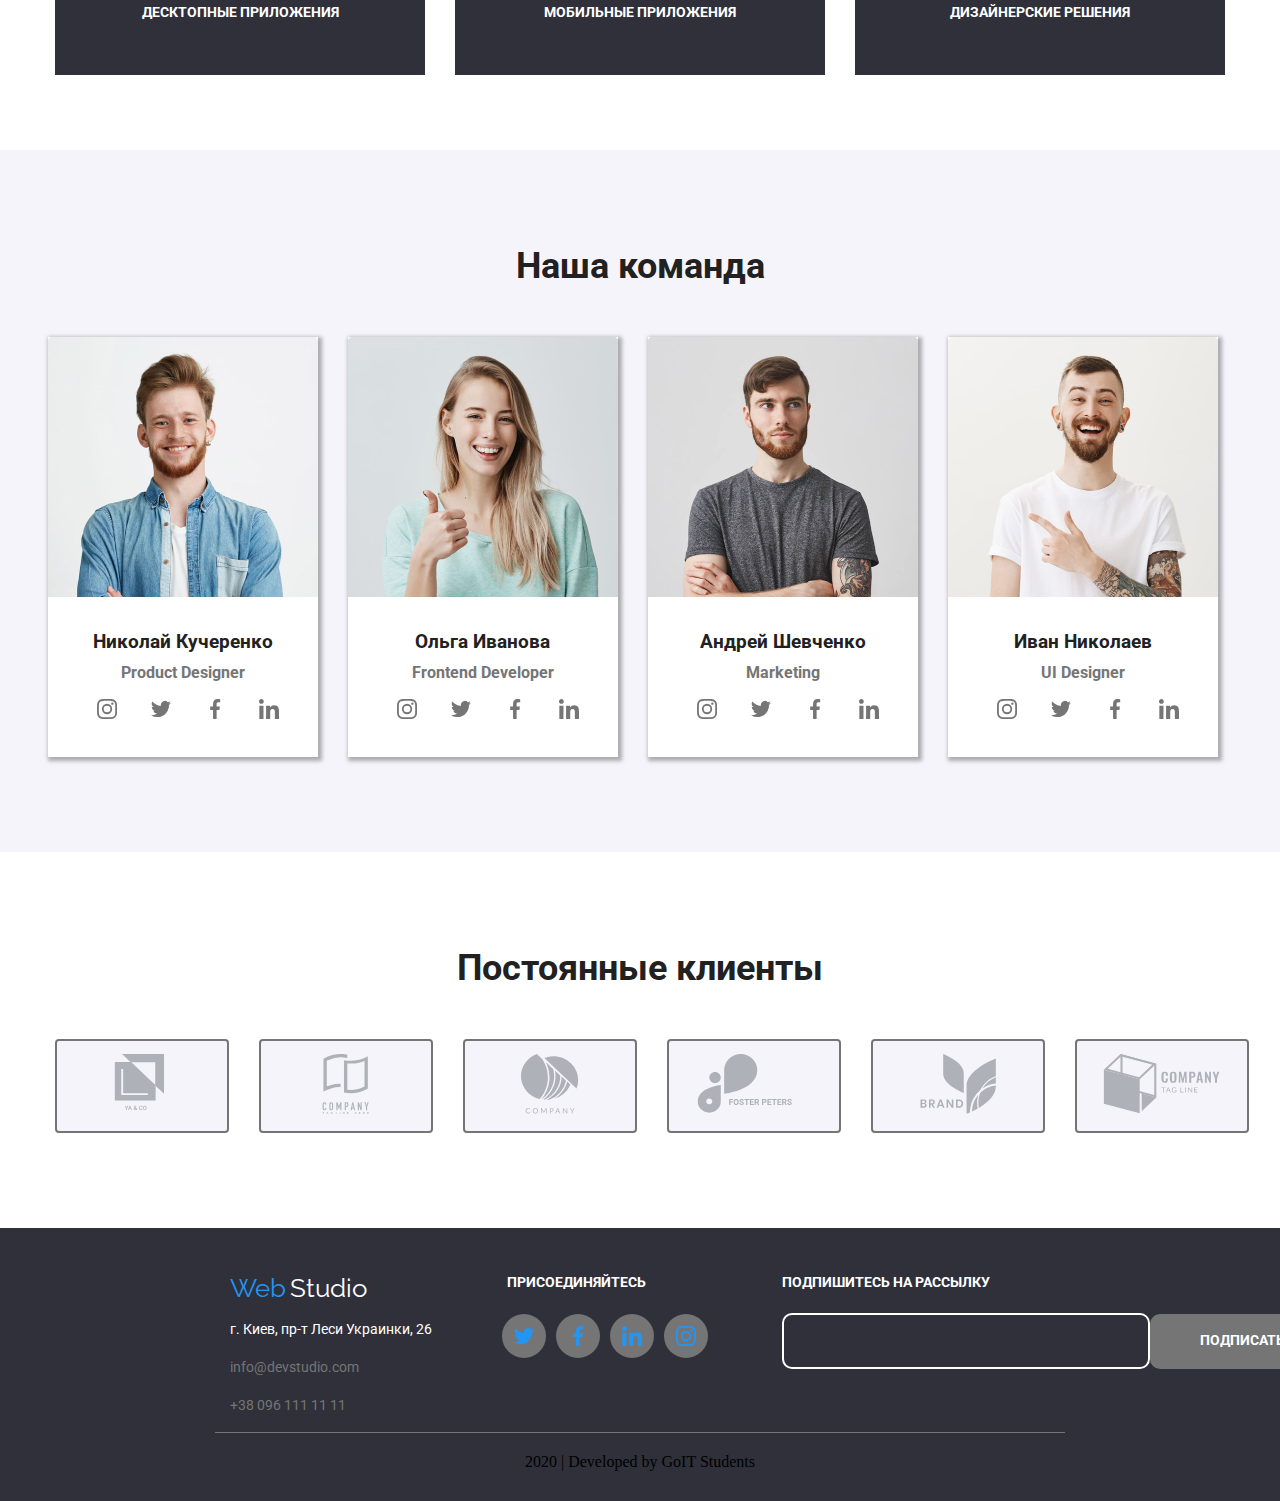
==== commit 9c191cb3: "дз-4 комплит" ====
--- a/index.html
+++ b/index.html
@@ -257,15 +257,48 @@
     <section class="customers-conteiner width-conteiner">
       <h2 class="section-title-conteiner">Постоянные клиенты</h2>
       <ul class="list-customers">
-        <li class="link-customers"><a href=""><img src="./img/logo1.svg" alt="YA and CO" class="customers-img"></a></li>
-        <li class="link-customers"><a href=""><img src="./img/logo2.svg" alt="Company Tegline here"
-              class="customers-img"></a></li>
-        <li class="link-customers"><a href=""><img src="./img/logo3.svg" alt="Company" class="customers-img"></a></li>
-        <li class="link-customers"><a href=""><img src="./img/logo4.svg" alt="FOSTER PETERS" class="customers-img"></a>
-        </li>
-        <li class="link-customers"><a href=""><img src="./img/logo5.svg" alt="BREND" class="customers-img"></a></li>
-        <li class="link-customers"><a href=""><img src="./img/logo6.svg" alt="Company Teg line"
-              class="customers-img"></a></li>
+        <li class="link-customers">
+          <a href="" alt="YA and CO">
+            <svg class="customers-icon">
+              <use href="./img/symbol-defs.svg#icon-logo1">YA and CO</use>
+            </svg>
+          </a>
+        </li>
+        <li class="link-customers">
+          <a href="" alt="Company Tegline here">
+            <svg class="customers-icon">
+              <use href="./img/symbol-defs.svg#icon-logo2">Company Tegline here</use>
+            </svg>
+          </a>
+        </li>
+        <li class="link-customers">
+          <a href="" alt="Company">
+            <svg class="customers-icon">
+              <use href="./img/symbol-defs.svg#icon-logo3">Company</use>
+            </svg>
+          </a>
+        </li>
+        <li class="link-customers">
+          <a href="" alt="FOSTER PETERS">
+            <svg class="customers-icon">
+              <use href="./img/symbol-defs.svg#icon-logo4">FOSTER PETERS</use>
+            </svg>
+          </a>
+        </li>
+        <li class="link-customers">
+          <a href="" alt="BREND">
+            <svg class="customers-icon">
+              <use href="./img/symbol-defs.svg#icon-logo5">BREND</use>
+            </svg>
+          </a>
+        </li>
+        <li class="link-customers">
+          <a href="" alt="Company Teg line">
+            <svg class="customers-icon">
+              <use href="./img/symbol-defs.svg#icon-logo6">Company Teg line</use>
+            </svg>
+          </a>
+        </li>
       </ul>
     </section>
   </main>
--- a/css/styles.css
+++ b/css/styles.css
@@ -522,7 +522,7 @@
     display: block;
     content: "";
     height: 120px;
-    outline: 1px solid aqua;
+    outline: 1px solid #ffffff;
     
     background-size: 70px;
     background-repeat: no-repeat;
@@ -543,11 +543,11 @@
 .img-astronaut::before{
     background-image: url(../img/astronaut1.svg);
 }
-.quality-link:hover,
+/* .quality-link:hover,
 .quality-link:focus{
     background-color:#F5F4FA;
     border-color:var(--primary-text-color);
-}
+} */
 
 /* .quality-img{
     margin-top: 25px;
@@ -642,12 +642,7 @@
     padding-bottom: 95px;  
 }
 
-.customers-img{
-    margin-left: auto;
-    margin-right: auto;
-    margin-top: auto;
-    margin-bottom: auto; 
-}
+ 
 .link-customers:hover,
 .link-customers:focus{
     border-color:var(--accent-text-color);
@@ -883,4 +878,13 @@
 }
 .team-icon:hover{
     fill: var(--primary-white-color)
+}
+/* regular customers */
+.customers-icon{
+    widows: 80px;
+    height: 60px;
+    fill:#AFB1B8;
+}
+.customers-icon:hover{
+    fill: var(--accent-text-color)  
 }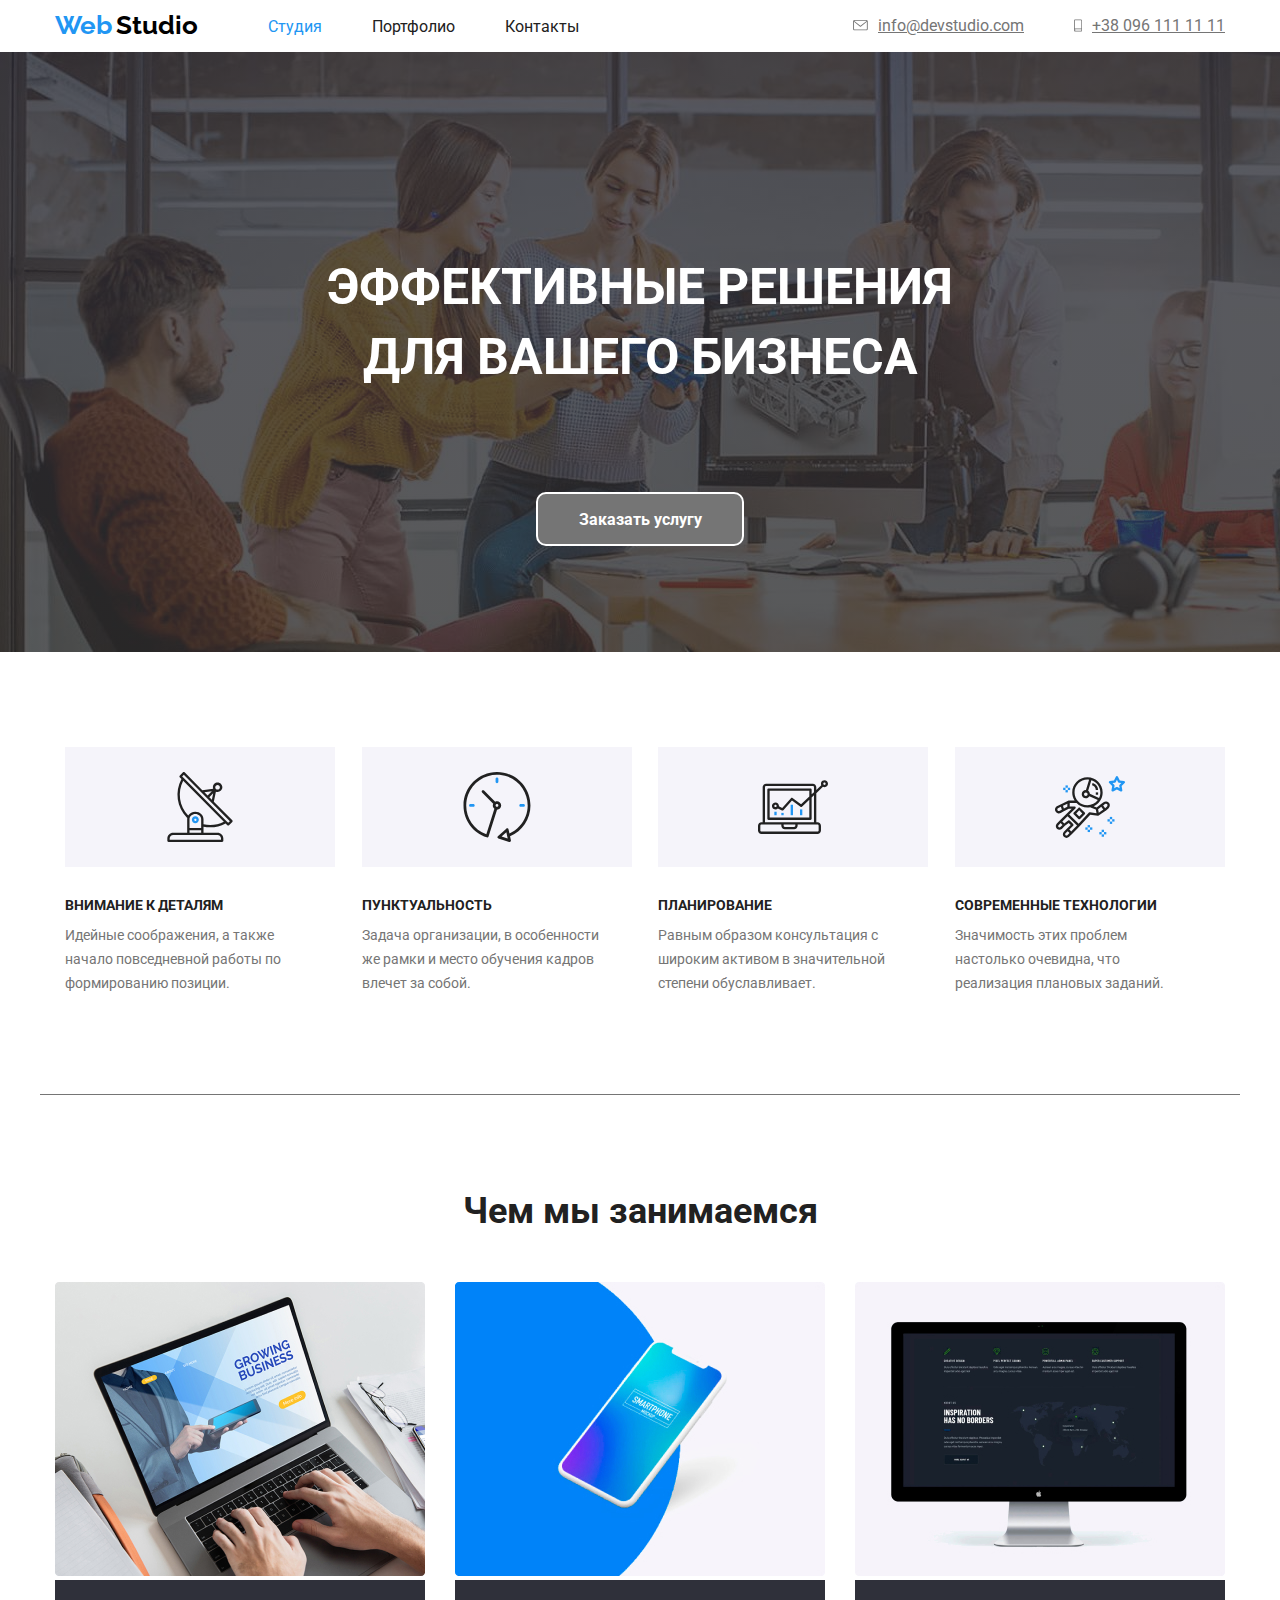
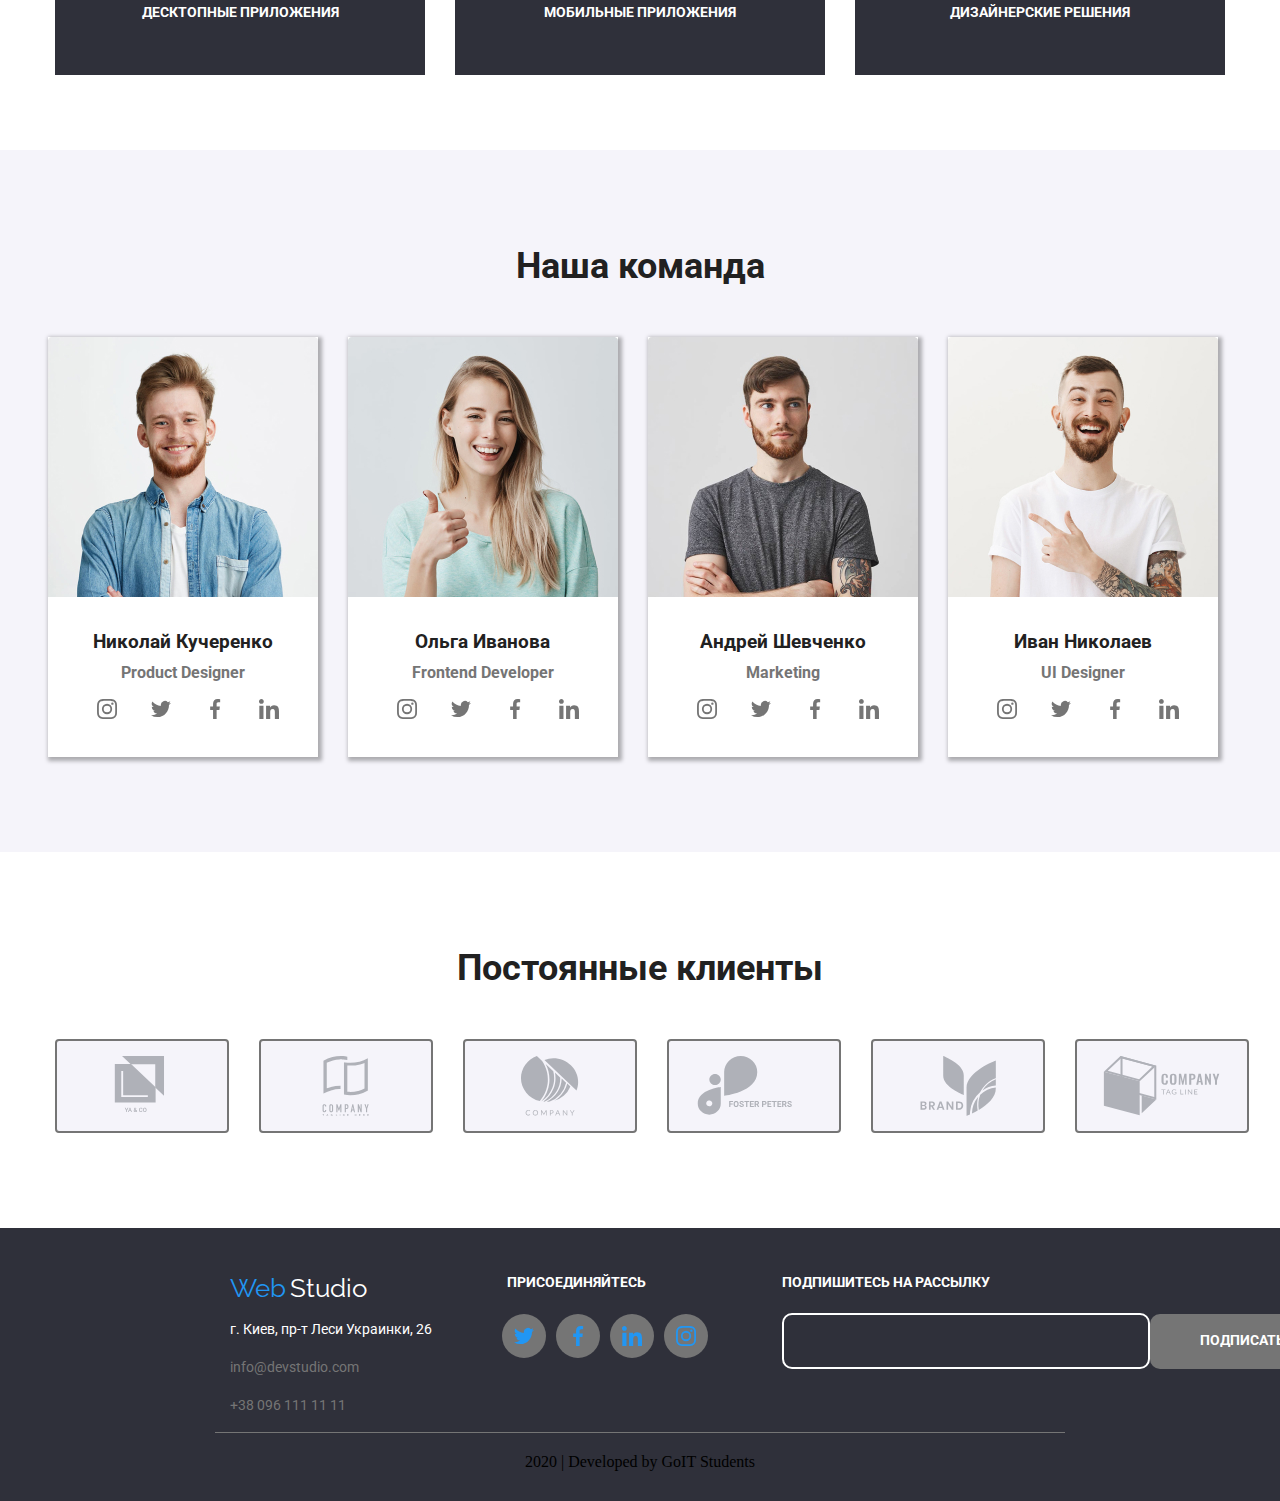
==== commit ab6abd7a: "небольшие коректировки" ====
--- a/index.html
+++ b/index.html
@@ -292,7 +292,7 @@
             </svg>
           </a>
         </li>
-        <li class="link-customers">
+        <li class="link-customers ">
           <a href="" alt="Company Teg line">
             <svg class="customers-icon">
               <use href="./img/symbol-defs.svg#icon-logo6">Company Teg line</use>
--- a/css/styles.css
+++ b/css/styles.css
@@ -28,6 +28,8 @@
 body{ 
     background-color: #ffffff;
     margin: 0px;
+    /* margin-right: auto;
+    margin-left: auto; */
     
 }
 header { 
@@ -110,7 +112,8 @@
     position: absolute;
     width: 690px;
     height: 120px;
-    margin-left: 450px;
+    margin-left:auto;
+    margin-right: auto;
     margin-top: 200px;
     margin-bottom: 0px;
     padding-left: 20px;
@@ -128,15 +131,15 @@
     line-height: 2;
 
     display: flex;
-    position: absolute;
     justify-content: center;
     width: 140px;
     height: 30px;
     left: 0px;
     top: 0px;
-    margin-left: 730px;
+    margin-left: auto;
+    margin-right: auto;
     margin-top:440px ;
-    margin-bottom: 0px;
+    margin-bottom:0;
     padding-top: 10px;
     padding-bottom: 10px;
     padding-left: 32px;
@@ -223,6 +226,7 @@
 }
 
 
+
 /* .product-title .product-text:hover,
 .product-title .product-text:focus{
     
@@ -508,7 +512,7 @@
     display: flex;
     justify-content: space-between;
 }
-.baner-button
+
 
 .quality-link{
     
@@ -631,7 +635,7 @@
     
     display:flex;
     align-items: center;
-    justify-content: center;
+    justify-content:center;
 }
 .link-customers:not(:last-child){
     margin-right: 30px;
@@ -793,7 +797,7 @@
 
 /* установка иконок и background-img */
 
-.baner{ 
+.baner{
     height:600px; 
     max-width: 1600px;
     margin-right: auto;
@@ -802,6 +806,7 @@
     url(../img/bg-img.jpg);
     /* background-image: linear-gradient(rgba(54, 54, 51, 0.9),
      rgba(33, 150, 243, 0.7)), */
+    display: flex;
     align-content: center;
     justify-content: center;
 }
@@ -881,10 +886,16 @@
 }
 /* regular customers */
 .customers-icon{
-    widows: 80px;
-    height: 60px;
+    display: flex;
+    width: 120px;
+    height: 60px;  
     fill:#AFB1B8;
+    justify-content: center;
+    padding-left: 27px;
+    padding-right: 27px;
+    padding-top: 17px;
+    padding-bottom: 17px;
 }
 .customers-icon:hover{
-    fill: var(--accent-text-color)  
-}+    fill: var(--accent-text-color); 
+} 
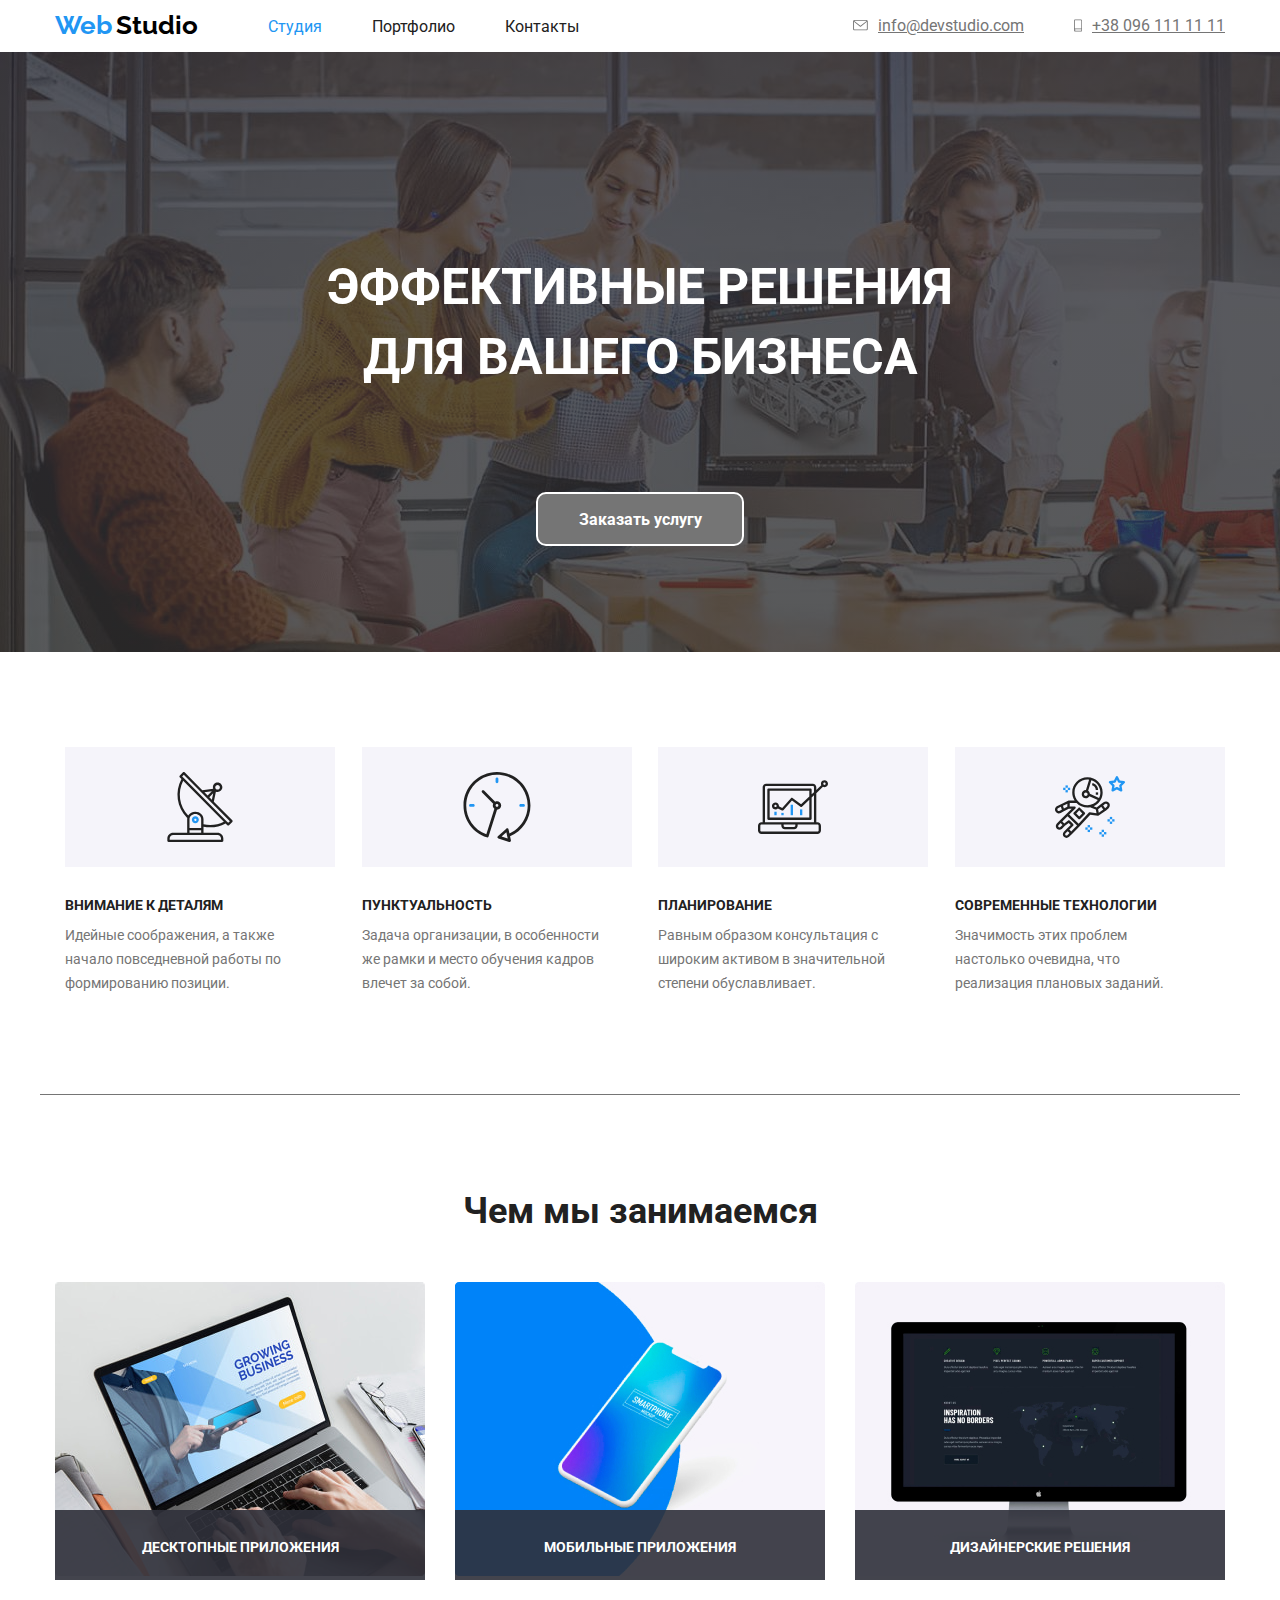
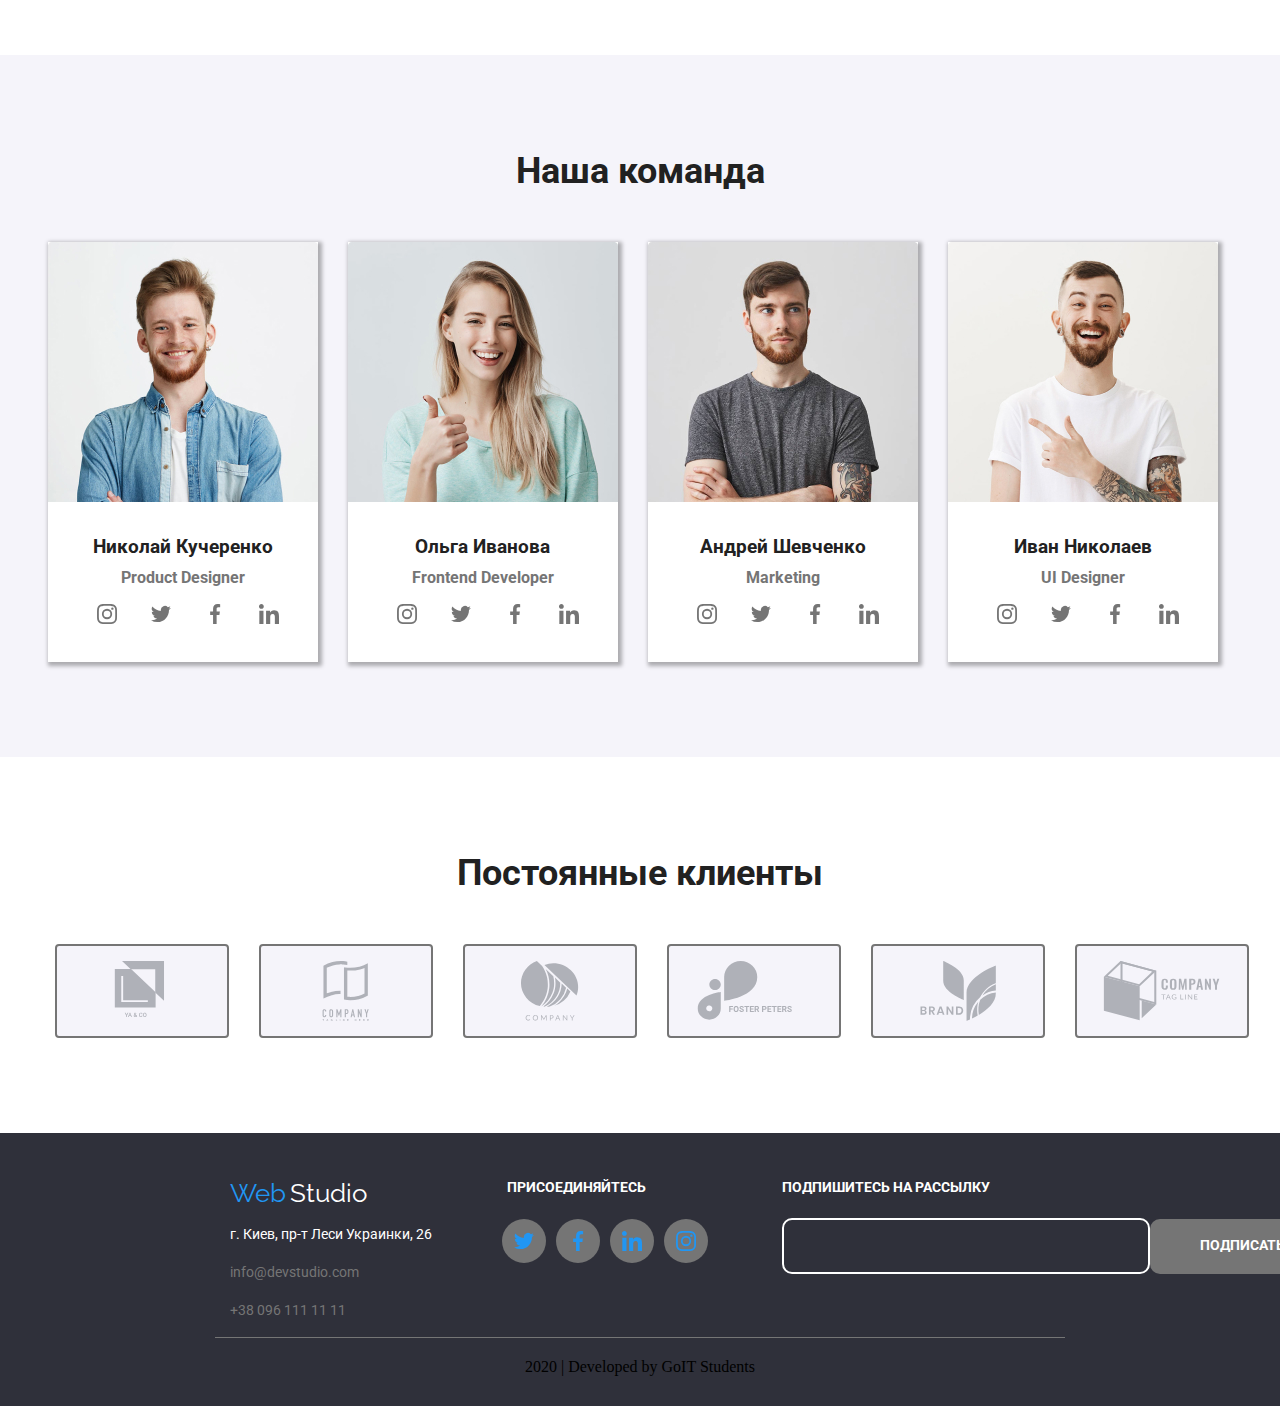
==== commit a071875d: "приступаю к hw-5" ====
--- a/index.html
+++ b/index.html
@@ -82,13 +82,13 @@
         </li>
       </ul>
     </section>
-    <!-- what are we do product-->
+    <!-- what product are we do -->
     <section class="product-part-conteiner width-conteiner">
       <h2 class="section-title">Чем мы занимаемся</h2>
       <ul class="product-part-list">
         <li class="product-part-link">
           <a href="" class="product-title">
-            <img src="./img/d-top.jpg" alt="десктоп" width="370">
+            <img src="./img/d-top.jpg" alt="десктоп" width="370" height="294">
             <h3 class="product-text">Десктопные приложения</h3>
           </a>
         </li>
--- a/css/styles.css
+++ b/css/styles.css
@@ -171,6 +171,7 @@
 .baner-button:hover,
 .baner-button:focus{
     background-color:var(--accent-text-color);
+    cursor:pointer;
 }
 /* quality part */
 /* .quality{
@@ -232,19 +233,18 @@
     
 } */
 .product-text{
-    background-color: #2F303A;
+    background-color: rgba(47, 48, 58, 0.9);
     color: var(--primary-white-color);
     width:370px;
-    height: 70px;
+    height: 40px;
     font-size: 14px;
     line-height: 1.14;
     text-transform: uppercase;
     text-align: center;
     margin-top: 0px;
     margin-bottom: 0px;
-    padding-top: 25px;
+    padding-top: 30px;
     padding-bottom: auto;
-    
 }
 /* our team */
 .team{
@@ -384,6 +384,7 @@
 .footer-button:hover,
 .footer-button:focus{
      background-color: var(--accent-text-color);
+     cursor:pointer;
 }
 
 .footer-button::after{
@@ -414,6 +415,7 @@
 .button-menu:hover,
 .button-menu:focus{
     background-color: var(--accent-text-color);
+    cursor:pointer;
 
 }
 .portfolio-title{
@@ -587,8 +589,16 @@
     padding-left: 0;
     
     justify-content: space-between;
-}
-
+    position: relative;
+}
+/* .product-text{
+    display: flex;
+    position: absolute;
+    top: 50%;
+    left: 50%;
+    justify-content: space-between;
+    transform: translate(50%  50%);
+}  */
 /* team-part */
 
 .list-social-network-team{
@@ -716,9 +726,9 @@
 .buton-conteiner{ 
     margin-left: auto;
     margin-right: auto;
-    width: 610px;
-    padding-left: 280px;
-    padding-right: 280px; 
+    width: 765px;
+    padding-left: 102.5px;
+    padding-right: 102.5px; 
     
 } 
 .list-button-menu{
@@ -899,3 +909,17 @@
 .customers-icon:hover{
     fill: var(--accent-text-color); 
 } 
+/* Дз №5  */
+/* product */
+.product-part-link{
+    display: flex;
+    position: relative;
+}
+
+.product-text{
+    position: absolute;
+    bottom: 0;
+    left: 0;
+
+}
+.product-part-list